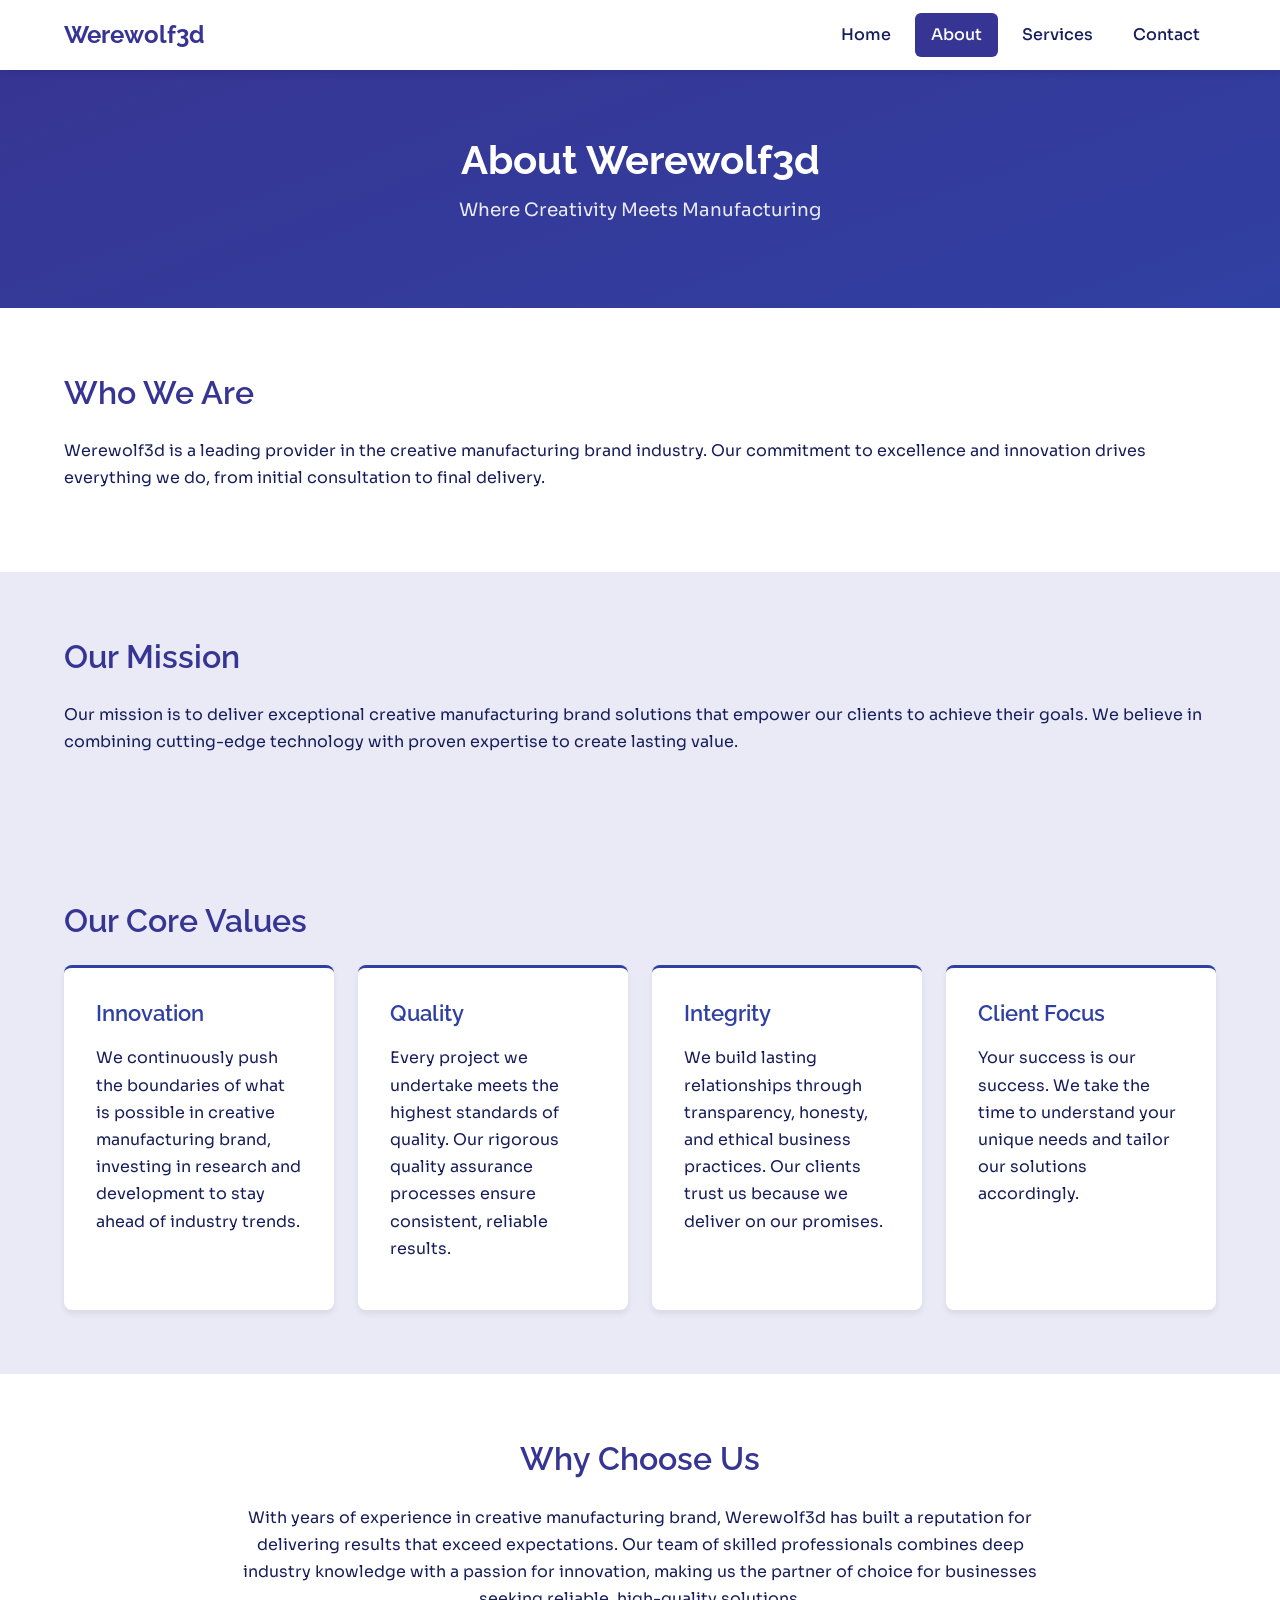
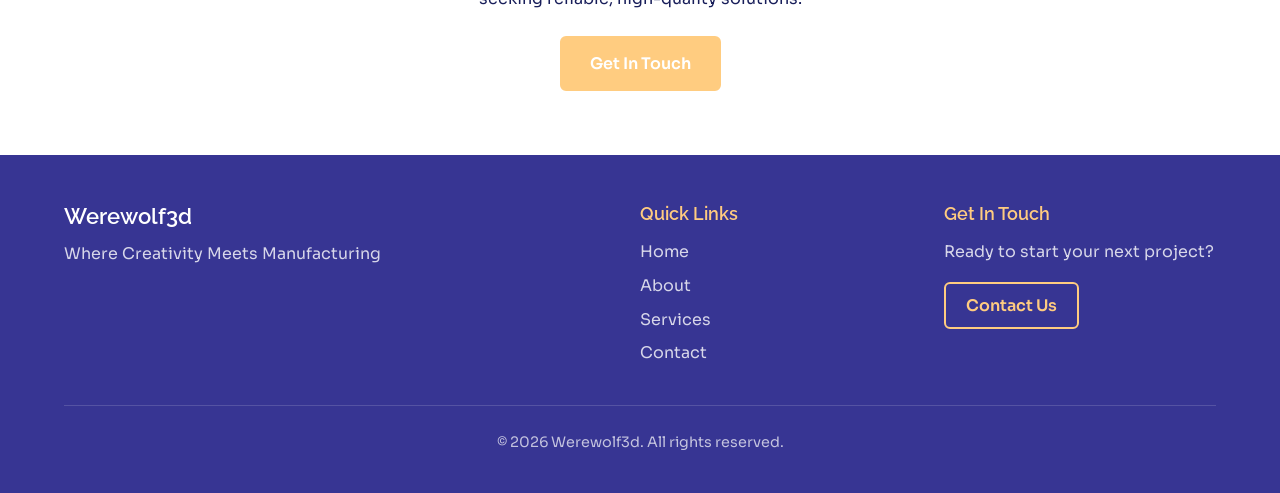
==== about.html @ 2daf481b "Initial commit: migrated from WebsitesMaster repository Co-Authored-By: Claude Sonnet 4.5 <noreply@a" ====
<!DOCTYPE html>
<html lang="en">
<head>
    <meta charset="UTF-8">
    <meta name="viewport" content="width=device-width, initial-scale=1.0">
    <meta name="description" content="Werewolf3d - Where Creativity Meets Manufacturing. Professional services and solutions for creative manufacturing brand. Contact us today for a free consulta...">
    <meta name="keywords" content="creative manufacturing brand, werewolf3d, creative, manufacturing, brand, professional services, quality, innovation">
    <meta property="og:title" content="Werewolf3d | Where Creativity Meets Manufacturing">
    <meta property="og:description" content="Werewolf3d - Where Creativity Meets Manufacturing. Professional services and solutions for creative manufacturing brand. Contact us today for a free consulta...">
    <meta property="og:type" content="website">
    <title>About Werewolf3d</title>
    <link rel="preconnect" href="https://fonts.googleapis.com">
    <link rel="preconnect" href="https://fonts.gstatic.com" crossorigin>
    <link href="https://fonts.googleapis.com/css2?family=Raleway:wght@300;400;500;600;700&family=Sora:wght@300;400;500;600;700&display=swap" rel="stylesheet">
    <link rel="stylesheet" href="css/style.css">
</head>
<body>
    <header class="site-header">
        <nav class="navbar">
            <div class="nav-container">
                <a href="index.html" class="nav-logo">Werewolf3d</a>
                <button class="nav-toggle" aria-label="Toggle navigation" aria-expanded="false">
                    <span class="hamburger"></span>
                </button>
                <ul class="nav-menu">
            <li><a href="index.html">Home</a></li>
            <li><a href="about.html" class="active">About</a></li>
            <li><a href="services.html">Services</a></li>
            <li><a href="contact.html">Contact</a></li>
                </ul>
            </div>
        </nav>
    </header>

    <main>
        <section class="page-hero">
            <div class="container">
                <h1>About Werewolf3d</h1>
                <p class="page-hero-subtitle">Where Creativity Meets Manufacturing</p>
            </div>
        </section>

        <section class="about-intro">
            <div class="container">
                <h2>Who We Are</h2>
                <p>Werewolf3d is a leading provider in the creative manufacturing brand industry. Our commitment to excellence and innovation drives everything we do, from initial consultation to final delivery.</p>
            </div>
        </section>

        <section class="about-mission">
            <div class="container">
                <h2>Our Mission</h2>
                <p>Our mission is to deliver exceptional creative manufacturing brand solutions that empower our clients to achieve their goals. We believe in combining cutting-edge technology with proven expertise to create lasting value.</p>
            </div>
        </section>

        <section class="about-values">
            <div class="container">
                <h2>Our Core Values</h2>
                <div class="values-grid">
                <div class="value-card">
                    <h3>Innovation</h3>
                    <p>We continuously push the boundaries of what is possible in creative manufacturing brand, investing in research and development to stay ahead of industry trends.</p>
                </div>
                <div class="value-card">
                    <h3>Quality</h3>
                    <p>Every project we undertake meets the highest standards of quality. Our rigorous quality assurance processes ensure consistent, reliable results.</p>
                </div>
                <div class="value-card">
                    <h3>Integrity</h3>
                    <p>We build lasting relationships through transparency, honesty, and ethical business practices. Our clients trust us because we deliver on our promises.</p>
                </div>
                <div class="value-card">
                    <h3>Client Focus</h3>
                    <p>Your success is our success. We take the time to understand your unique needs and tailor our solutions accordingly.</p>
                </div>
                </div>
            </div>
        </section>

        <section class="about-why">
            <div class="container">
                <h2>Why Choose Us</h2>
                <p>With years of experience in creative manufacturing brand, Werewolf3d has built a reputation for delivering results that exceed expectations. Our team of skilled professionals combines deep industry knowledge with a passion for innovation, making us the partner of choice for businesses seeking reliable, high-quality solutions.</p>
                <a href="contact.html" class="btn btn-primary">Get In Touch</a>
            </div>
        </section>
    </main>

    <footer class="site-footer">
        <div class="footer-container">
            <div class="footer-content">
                <div class="footer-brand">
                    <h3>Werewolf3d</h3>
                    <p>Where Creativity Meets Manufacturing</p>
                </div>
                <div class="footer-links">
                    <h4>Quick Links</h4>
                    <ul>
                        <li><a href="index.html">Home</a></li>
                        <li><a href="about.html">About</a></li>
                        <li><a href="services.html">Services</a></li>
                        <li><a href="contact.html">Contact</a></li>
                    </ul>
                </div>
                <div class="footer-contact">
                    <h4>Get In Touch</h4>
                    <p>Ready to start your next project?</p>
                    <a href="contact.html" class="footer-cta">Contact Us</a>
                </div>
            </div>
            <div class="footer-bottom">
                <p>&copy; 2026 Werewolf3d. All rights reserved.</p>
            </div>
        </div>
    </footer>
    <script src="js/main.js"></script>
</body>
</html>
---- css/style.css ----
/* ============================================
   Site-specific styles
   Generated for: werewolf3d.com
   ============================================ */

/* CSS Custom Properties */
:root {
    --primary: #373593;
    --secondary: #3040A2;
    --accent: #FFCC80;
    --background: #E9EAF6;
    --text: #181E5A;
    --font-heading: 'Raleway', sans-serif;
    --font-body: 'Sora', sans-serif;
    --radius: 6px;
    --card-radius: 8px;
    --shadow: 0 4px 6px rgba(0, 0, 0, 0.07);
    --shadow-lg: 0 10px 25px rgba(0, 0, 0, 0.1);
    --transition: all 0.3s ease;
    --max-width: 1200px;
}

/* Reset & Base */
*, *::before, *::after {
    margin: 0;
    padding: 0;
    box-sizing: border-box;
}

html {
    scroll-behavior: smooth;
    font-size: 16px;
}

body {
    font-family: var(--font-body);
    color: var(--text);
    background-color: var(--background);
    line-height: 1.7;
    -webkit-font-smoothing: antialiased;
}

h1, h2, h3, h4, h5, h6 {
    font-family: var(--font-heading);
    line-height: 1.3;
    margin-bottom: 0.75em;
    color: var(--primary);
}

h1 { font-size: 2.5rem; font-weight: 700; }
h2 { font-size: 2rem; font-weight: 600; }
h3 { font-size: 1.35rem; font-weight: 600; }
h4 { font-size: 1.1rem; font-weight: 600; }

p {
    margin-bottom: 1em;
    line-height: 1.7;
}

a {
    color: var(--primary);
    text-decoration: none;
    transition: var(--transition);
}

a:hover {
    color: var(--accent);
}

img {
    max-width: 100%;
    height: auto;
}

.container {
    max-width: var(--max-width);
    margin: 0 auto;
    padding: 0 1.5rem;
}

/* ============================================
   Navigation
   ============================================ */
.site-header {
    position: sticky;
    top: 0;
    z-index: 1000;
    background: #fff;
    box-shadow: var(--shadow);
}

.navbar {
    padding: 0;
}

.nav-container {
    max-width: var(--max-width);
    margin: 0 auto;
    padding: 0 1.5rem;
    display: flex;
    justify-content: space-between;
    align-items: center;
    height: 70px;
}

.nav-logo {
    font-family: var(--font-heading);
    font-size: 1.5rem;
    font-weight: 700;
    color: var(--primary);
    text-decoration: none;
}

.nav-logo:hover {
    color: var(--accent);
}

.nav-menu {
    display: flex;
    list-style: none;
    gap: 0.5rem;
}

.nav-menu li a {
    display: block;
    padding: 0.5rem 1rem;
    color: var(--text);
    font-weight: 500;
    border-radius: var(--radius);
    transition: var(--transition);
    text-decoration: none;
}

.nav-menu li a:hover,
.nav-menu li a.active {
    color: #fff;
    background-color: var(--primary);
}

.nav-toggle {
    display: none;
    background: none;
    border: none;
    cursor: pointer;
    padding: 0.5rem;
    z-index: 1001;
}

.hamburger {
    display: block;
    width: 24px;
    height: 2px;
    background-color: var(--text);
    position: relative;
    transition: var(--transition);
}

.hamburger::before,
.hamburger::after {
    content: '';
    position: absolute;
    width: 24px;
    height: 2px;
    background-color: var(--text);
    transition: var(--transition);
}

.hamburger::before {
    top: -7px;
}

.hamburger::after {
    top: 7px;
}

/* ============================================
   Hero Section
   ============================================ */
.hero {
    padding: 6rem 1.5rem;
    text-align: center;
    background: linear-gradient(160deg, #373593 0%, #3040A2 100%);
    color: #fff;
    position: relative;
}

.hero-b2c {
    padding: 7rem 1.5rem;
}

.hero-content {
    max-width: 800px;
    margin: 0 auto;
}

.hero h1 {
    font-size: 2.75rem;
    margin-bottom: 1rem;
    color: #fff;
}

.hero-subtitle {
    font-size: 1.2rem;
    margin-bottom: 2rem;
    opacity: 0.95;
    line-height: 1.6;
}

.hero-actions {
    display: flex;
    gap: 1rem;
    justify-content: center;
    flex-wrap: wrap;
}

/* Page Hero (inner pages) */
.page-hero {
    padding: 4rem 1.5rem;
    text-align: center;
    background: linear-gradient(160deg, #373593 0%, #3040A2 100%);
    color: #fff;
}

.page-hero h1 {
    color: #fff;
    margin-bottom: 0.5rem;
}

.page-hero-subtitle {
    font-size: 1.15rem;
    opacity: 0.9;
}

/* ============================================
   Buttons
   ============================================ */
.btn {
    display: inline-block;
    padding: 0.75rem 1.75rem;
    border-radius: var(--radius);
    font-family: var(--font-body);
    font-weight: 600;
    font-size: 1rem;
    text-decoration: none;
    cursor: pointer;
    transition: var(--transition);
    border: 2px solid transparent;
    text-align: center;
}

.btn-primary {
    background-color: var(--accent);
    color: #fff;
    border-color: var(--accent);
}

.btn-primary:hover {
    background-color: transparent;
    color: var(--accent);
    border-color: var(--accent);
}

.btn-secondary {
    background-color: transparent;
    color: #fff;
    border-color: #fff;
}

.btn-secondary:hover {
    background-color: #fff;
    color: var(--primary);
}

.btn-large {
    padding: 1rem 2.25rem;
    font-size: 1.05rem;
}

/* ============================================
   Sections
   ============================================ */
.intro-section,
.services-overview,
.cta-section,
.about-intro,
.about-mission,
.about-values,
.about-why,
.services-detail-section,
.process-section,
.contact-section {
    padding: 4rem 0;
}

.intro-section {
    background: #fff;
}

.services-overview {
    background: var(--background);
}

.cta-section {
    background: var(--primary);
    color: #fff;
    text-align: center;
}

.cta-section h2 {
    color: #fff;
}

.cta-section p {
    max-width: 600px;
    margin: 0 auto 1.5rem;
    opacity: 0.9;
}

.section-subtitle,
.section-intro {
    font-size: 1.1rem;
    color: var(--text);
    opacity: 0.85;
    max-width: 700px;
    margin: 0 auto 2rem;
    text-align: center;
}

.intro-text {
    font-size: 1.1rem;
    max-width: 800px;
    margin: 0 auto;
    text-align: center;
}

/* ============================================
   Services Grid / Cards
   ============================================ */
.services-grid {
    display: grid;
    grid-template-columns: repeat(auto-fit, minmax(260px, 1fr));
    gap: 1.5rem;
    margin-top: 1rem;
}

.service-card {
    background: #fff;
    padding: 2rem;
    border-radius: var(--card-radius);
    box-shadow: var(--shadow);
    transition: var(--transition);
    border-top: 4px solid var(--accent);
}

.service-card:hover {
    transform: translateY(-4px);
    box-shadow: var(--shadow-lg);
}

.service-card h3 {
    color: var(--primary);
    margin-bottom: 0.75rem;
}

.card-link {
    display: inline-block;
    margin-top: 1rem;
    color: var(--accent);
    font-weight: 600;
}

.card-link:hover {
    color: var(--primary);
}

/* Services Detail (services.html) */
.services-list {
    display: grid;
    gap: 2rem;
    margin-top: 1.5rem;
}

.service-detail {
    background: #fff;
    padding: 2rem;
    border-radius: var(--card-radius);
    box-shadow: var(--shadow);
    border-left: 4px solid var(--accent);
}

.service-detail h3 {
    color: var(--primary);
}

/* Process Steps */
.process-steps {
    display: grid;
    grid-template-columns: repeat(auto-fit, minmax(220px, 1fr));
    gap: 1.5rem;
    margin-top: 1.5rem;
}

.process-step {
    text-align: center;
    padding: 2rem 1.5rem;
    background: #fff;
    border-radius: var(--card-radius);
    box-shadow: var(--shadow);
}

.step-number {
    width: 48px;
    height: 48px;
    border-radius: 50%;
    background: var(--primary);
    color: #fff;
    display: flex;
    align-items: center;
    justify-content: center;
    font-family: var(--font-heading);
    font-weight: 700;
    font-size: 1.25rem;
    margin: 0 auto 1rem;
}

/* ============================================
   Values Grid (about.html)
   ============================================ */
.values-grid {
    display: grid;
    grid-template-columns: repeat(auto-fit, minmax(250px, 1fr));
    gap: 1.5rem;
    margin-top: 1rem;
}

.value-card {
    background: #fff;
    padding: 2rem;
    border-radius: var(--card-radius);
    box-shadow: var(--shadow);
    border-top: 3px solid var(--secondary);
}

.value-card h3 {
    color: var(--secondary);
}

/* About sections */
.about-intro,
.about-why {
    background: #fff;
}

.about-mission {
    background: var(--background);
}

.about-values {
    background: var(--background);
}

.about-why {
    text-align: center;
}

.about-why p {
    max-width: 800px;
    margin: 0 auto 1.5rem;
}

/* ============================================
   Contact Section
   ============================================ */
.contact-grid {
    display: grid;
    grid-template-columns: 1fr 1fr;
    gap: 3rem;
    align-items: start;
}

.contact-info h2 {
    margin-bottom: 1rem;
}

.contact-details {
    margin-top: 2rem;
}

.contact-item {
    margin-bottom: 1.5rem;
}

.contact-item h4 {
    color: var(--secondary);
    margin-bottom: 0.25rem;
}

.contact-form-wrapper {
    background: #fff;
    padding: 2.5rem;
    border-radius: var(--card-radius);
    box-shadow: var(--shadow-lg);
}

.contact-form-wrapper h2 {
    margin-bottom: 1.5rem;
}

.form-group {
    margin-bottom: 1.25rem;
}

.form-group label {
    display: block;
    margin-bottom: 0.4rem;
    font-weight: 600;
    color: var(--text);
    font-size: 0.95rem;
}

.required {
    color: #e74c3c;
}

.form-group input[type="text"],
.form-group input[type="email"],
.form-group input[type="tel"],
.form-group textarea {
    width: 100%;
    padding: 0.75rem 1rem;
    border: 2px solid #e0e0e0;
    border-radius: var(--radius);
    font-family: var(--font-body);
    font-size: 1rem;
    color: var(--text);
    transition: var(--transition);
    background: var(--background);
}

.form-group input:focus,
.form-group textarea:focus {
    outline: none;
    border-color: var(--primary);
    box-shadow: 0 0 0 3px rgba(0, 0, 0, 0.05);
}

.form-group input[type="file"] {
    font-family: var(--font-body);
    font-size: 0.95rem;
    padding: 0.5rem 0;
}

.btn-submit {
    width: 100%;
    border: 2px solid var(--accent);
}

/* ============================================
   Footer
   ============================================ */
.site-footer {
    background: var(--primary);
    color: #fff;
    padding: 3rem 0 0;
}

.footer-container {
    max-width: var(--max-width);
    margin: 0 auto;
    padding: 0 1.5rem;
}

.footer-content {
    display: grid;
    grid-template-columns: 2fr 1fr 1fr;
    gap: 2rem;
    padding-bottom: 2rem;
    border-bottom: 1px solid rgba(255, 255, 255, 0.15);
}

.footer-brand h3 {
    color: #fff;
    margin-bottom: 0.5rem;
}

.footer-brand p {
    opacity: 0.8;
}

.footer-links h4,
.footer-contact h4 {
    color: var(--accent);
    margin-bottom: 0.75rem;
}

.footer-links ul {
    list-style: none;
}

.footer-links ul li {
    margin-bottom: 0.4rem;
}

.footer-links ul li a {
    color: rgba(255, 255, 255, 0.8);
    text-decoration: none;
    transition: var(--transition);
}

.footer-links ul li a:hover {
    color: var(--accent);
}

.footer-contact p {
    opacity: 0.8;
    margin-bottom: 1rem;
}

.footer-cta {
    display: inline-block;
    padding: 0.5rem 1.25rem;
    border: 2px solid var(--accent);
    color: var(--accent);
    border-radius: var(--radius);
    font-weight: 600;
    transition: var(--transition);
    text-decoration: none;
}

.footer-cta:hover {
    background: var(--accent);
    color: #fff;
}

.footer-bottom {
    text-align: center;
    padding: 1.5rem 0;
    font-size: 0.9rem;
    opacity: 0.7;
}

/* ============================================
   Responsive Design
   ============================================ */
@media (max-width: 768px) {
    h1 { font-size: 2rem; }
    h2 { font-size: 1.5rem; }

    .nav-toggle {
        display: block;
    }

    .nav-menu {
        position: fixed;
        top: 0;
        right: -100%;
        width: 280px;
        height: 100vh;
        background: #fff;
        flex-direction: column;
        padding: 5rem 2rem 2rem;
        box-shadow: -5px 0 15px rgba(0, 0, 0, 0.1);
        transition: right 0.3s ease;
        z-index: 1000;
    }

    .nav-menu.active {
        right: 0;
    }

    .nav-menu li a {
        padding: 0.75rem 1rem;
        font-size: 1.1rem;
    }

    .hero {
        padding: 4rem 1.5rem;
    }

    .hero h1 {
        font-size: 2rem;
    }

    .hero-subtitle {
        font-size: 1rem;
    }

    .hero-actions {
        flex-direction: column;
        align-items: center;
    }

    .contact-grid {
        grid-template-columns: 1fr;
    }

    .footer-content {
        grid-template-columns: 1fr;
        text-align: center;
    }

    .page-hero {
        padding: 3rem 1.5rem;
    }

    .services-grid {
        grid-template-columns: 1fr;
    }

    .process-steps {
        grid-template-columns: 1fr;
    }

    .values-grid {
        grid-template-columns: 1fr;
    }

    /* Hamburger animation when active */
    .nav-toggle.active .hamburger {
        background-color: transparent;
    }

    .nav-toggle.active .hamburger::before {
        transform: rotate(45deg);
        top: 0;
    }

    .nav-toggle.active .hamburger::after {
        transform: rotate(-45deg);
        top: 0;
    }
}

@media (max-width: 480px) {
    h1 { font-size: 1.75rem; }
    h2 { font-size: 1.35rem; }

    .hero {
        padding: 3rem 1rem;
    }

    .btn {
        padding: 0.65rem 1.25rem;
        font-size: 0.95rem;
    }

    .contact-form-wrapper {
        padding: 1.5rem;
    }
}
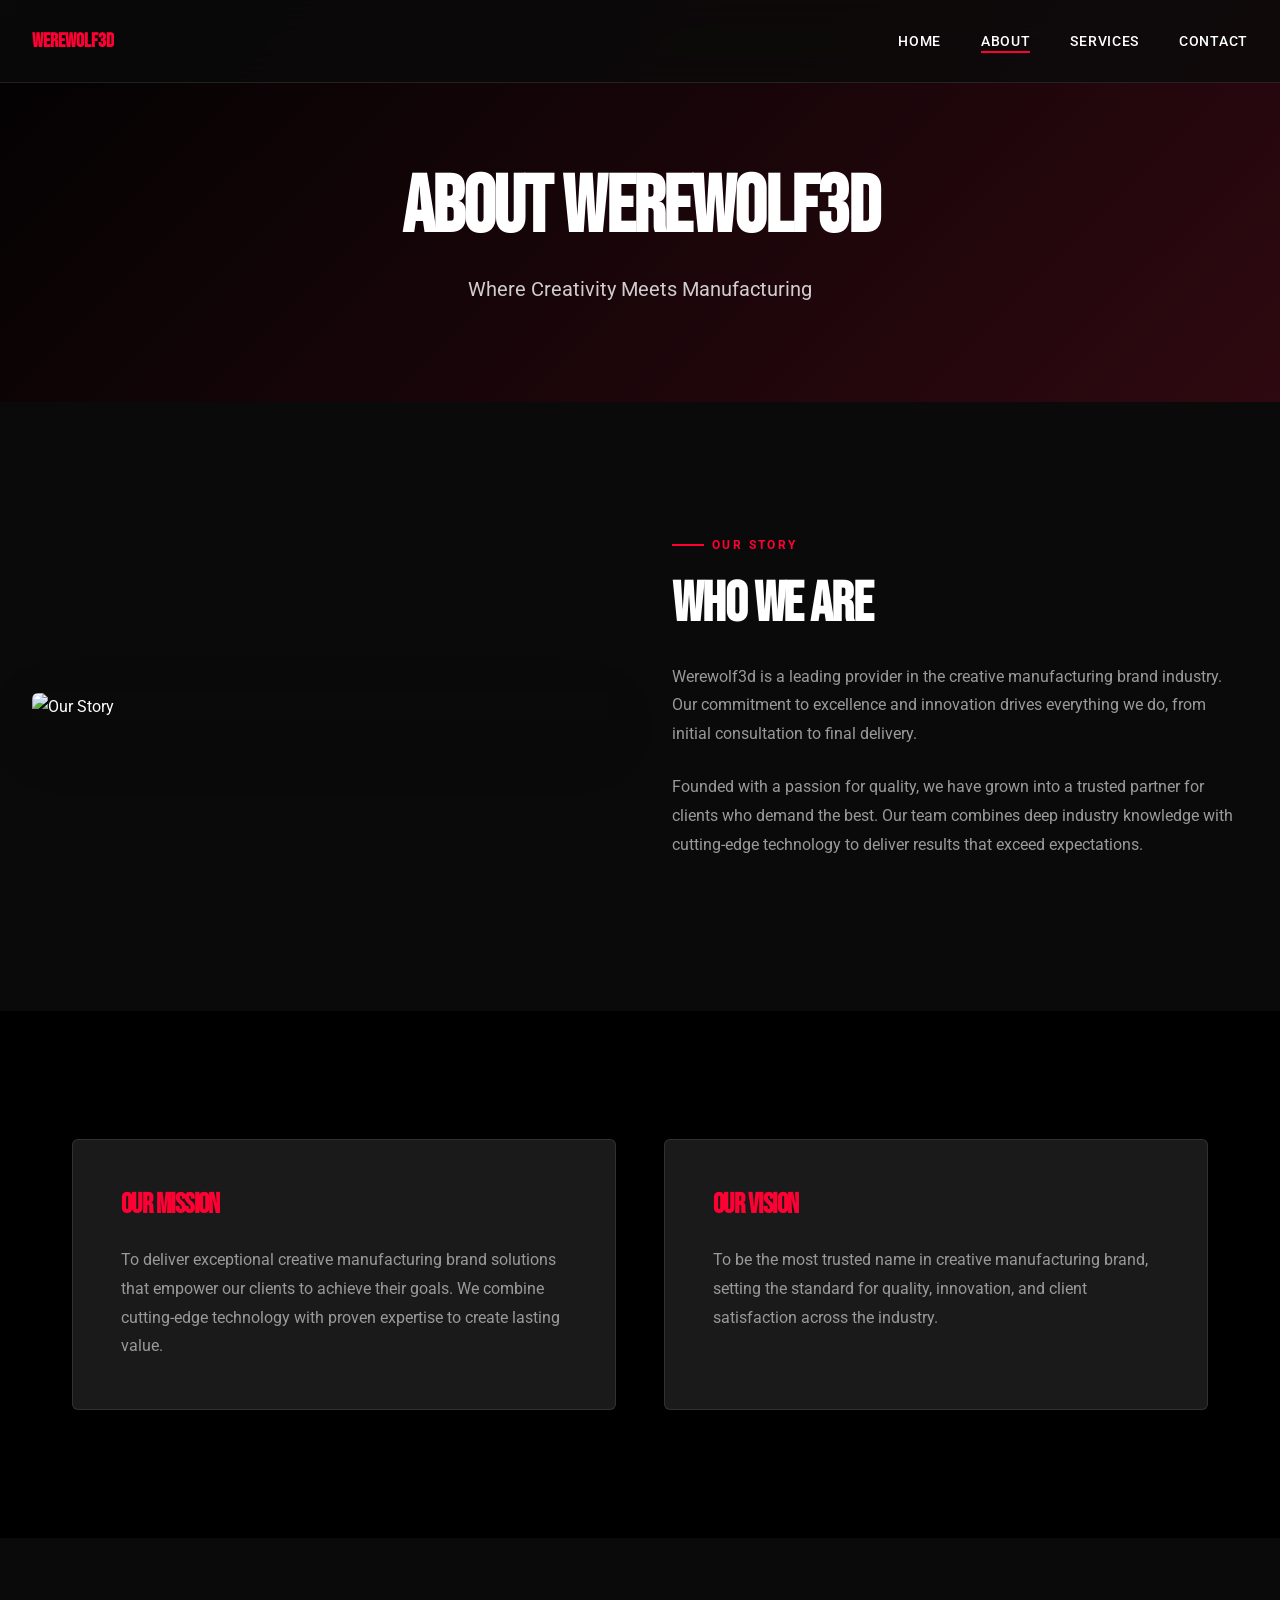
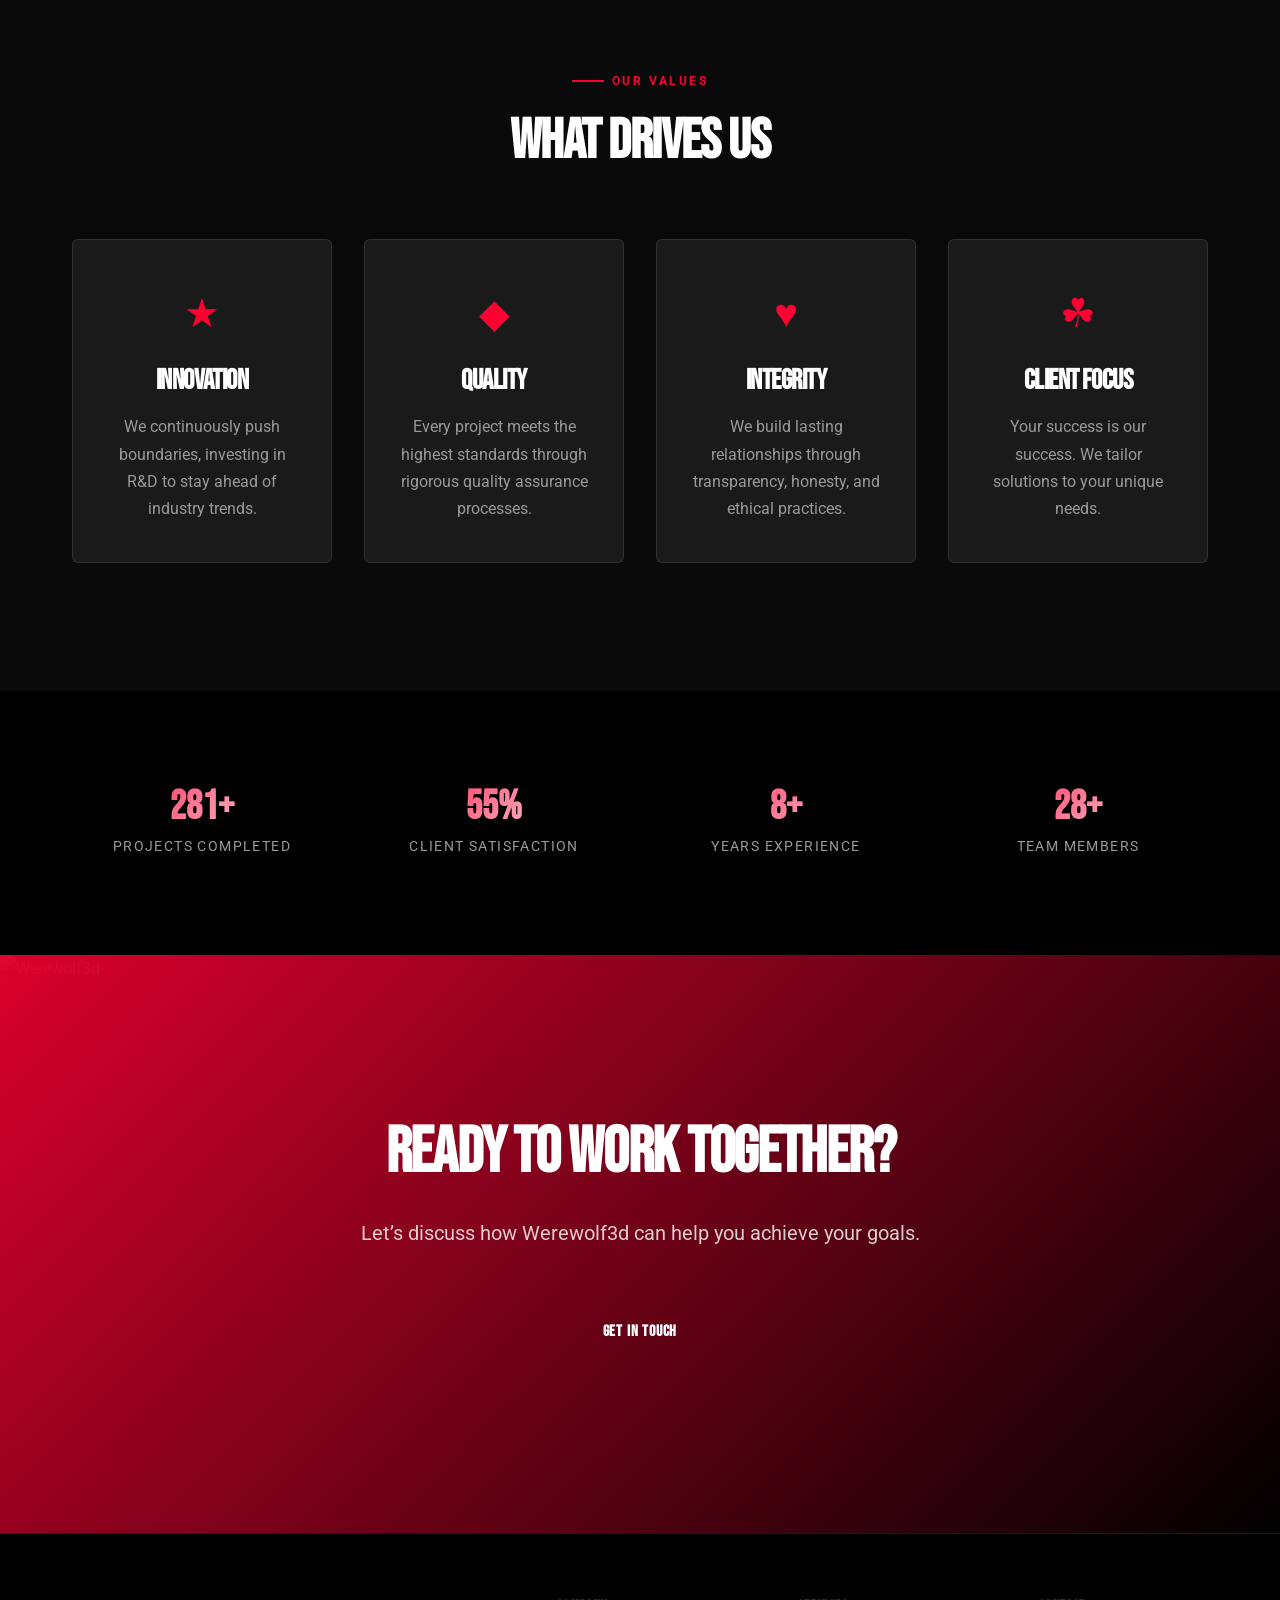
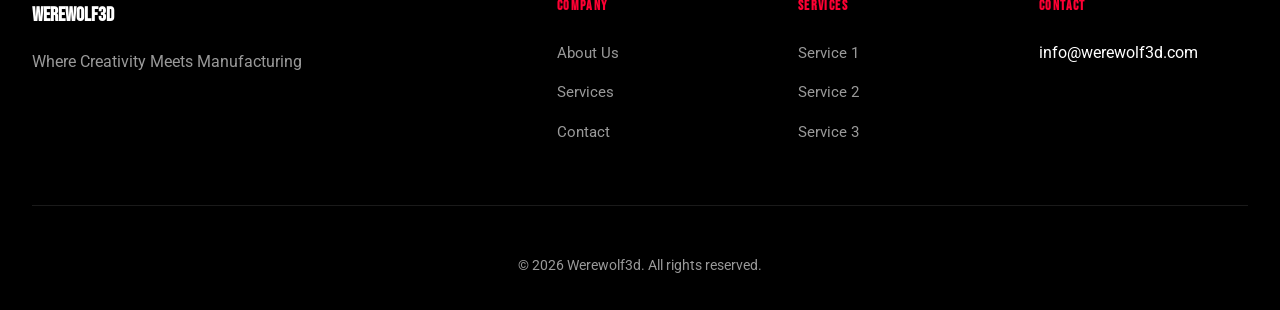
==== commit c7e5a83d: "Update 2026-02-13 16:20:06" ====
--- a/about.html
+++ b/about.html
@@ -3,30 +3,36 @@
 <head>
     <meta charset="UTF-8">
     <meta name="viewport" content="width=device-width, initial-scale=1.0">
-    <meta name="description" content="Werewolf3d - Where Creativity Meets Manufacturing. Professional services and solutions for creative manufacturing brand. Contact us today for a free consulta...">
+    <meta name="description" content="Learn about Werewolf3d - Where Creativity Meets Manufacturing">
     <meta name="keywords" content="creative manufacturing brand, werewolf3d, creative, manufacturing, brand, professional services, quality, innovation">
     <meta property="og:title" content="Werewolf3d | Where Creativity Meets Manufacturing">
-    <meta property="og:description" content="Werewolf3d - Where Creativity Meets Manufacturing. Professional services and solutions for creative manufacturing brand. Contact us today for a free consulta...">
+    <meta property="og:description" content="Learn about Werewolf3d - Where Creativity Meets Manufacturing">
     <meta property="og:type" content="website">
+    <meta property="og:image" content="https://images.unsplash.com/photo-1717820914668-2b93d2e764f3?w=600&q=80">
     <title>About Werewolf3d</title>
     <link rel="preconnect" href="https://fonts.googleapis.com">
     <link rel="preconnect" href="https://fonts.gstatic.com" crossorigin>
-    <link href="https://fonts.googleapis.com/css2?family=Raleway:wght@300;400;500;600;700&family=Sora:wght@300;400;500;600;700&display=swap" rel="stylesheet">
+    <link href="https://fonts.googleapis.com/css2?family=Bebas+Neue&family=Roboto:wght@300;400;500;700;900&display=swap" rel="stylesheet">
     <link rel="stylesheet" href="css/style.css">
 </head>
 <body>
+
     <header class="site-header">
         <nav class="navbar">
             <div class="nav-container">
-                <a href="index.html" class="nav-logo">Werewolf3d</a>
+                <a href="index.html" class="nav-logo">
+                    <span class="logo-text">Werewolf3d</span>
+                </a>
                 <button class="nav-toggle" aria-label="Toggle navigation" aria-expanded="false">
+                    <span class="hamburger"></span>
+                    <span class="hamburger"></span>
                     <span class="hamburger"></span>
                 </button>
                 <ul class="nav-menu">
-            <li><a href="index.html">Home</a></li>
-            <li><a href="about.html" class="active">About</a></li>
-            <li><a href="services.html">Services</a></li>
-            <li><a href="contact.html">Contact</a></li>
+                    <li><a href="index.html" class="nav-link">Home</a></li>
+                    <li><a href="about.html" class="nav-link active">About</a></li>
+                    <li><a href="services.html" class="nav-link">Services</a></li>
+                    <li><a href="contact.html" class="nav-link">Contact</a></li>
                 </ul>
             </div>
         </nav>
@@ -34,79 +40,143 @@
 
     <main>
         <section class="page-hero">
-            <div class="container">
+            <div class="page-hero-bg">
+                <img src="https://images.unsplash.com/photo-1717820914668-2b93d2e764f3?w=600&q=80" alt="About Werewolf3d" loading="lazy">
+                <div class="page-hero-overlay"></div>
+            </div>
+            <div class="page-hero-content">
                 <h1>About Werewolf3d</h1>
                 <p class="page-hero-subtitle">Where Creativity Meets Manufacturing</p>
             </div>
         </section>
 
-        <section class="about-intro">
-            <div class="container">
-                <h2>Who We Are</h2>
-                <p>Werewolf3d is a leading provider in the creative manufacturing brand industry. Our commitment to excellence and innovation drives everything we do, from initial consultation to final delivery.</p>
-            </div>
-        </section>
-
-        <section class="about-mission">
-            <div class="container">
-                <h2>Our Mission</h2>
-                <p>Our mission is to deliver exceptional creative manufacturing brand solutions that empower our clients to achieve their goals. We believe in combining cutting-edge technology with proven expertise to create lasting value.</p>
-            </div>
-        </section>
-
-        <section class="about-values">
-            <div class="container">
-                <h2>Our Core Values</h2>
-                <div class="values-grid">
-                <div class="value-card">
-                    <h3>Innovation</h3>
-                    <p>We continuously push the boundaries of what is possible in creative manufacturing brand, investing in research and development to stay ahead of industry trends.</p>
-                </div>
-                <div class="value-card">
-                    <h3>Quality</h3>
-                    <p>Every project we undertake meets the highest standards of quality. Our rigorous quality assurance processes ensure consistent, reliable results.</p>
-                </div>
-                <div class="value-card">
-                    <h3>Integrity</h3>
-                    <p>We build lasting relationships through transparency, honesty, and ethical business practices. Our clients trust us because we deliver on our promises.</p>
-                </div>
-                <div class="value-card">
-                    <h3>Client Focus</h3>
-                    <p>Your success is our success. We take the time to understand your unique needs and tailor our solutions accordingly.</p>
-                </div>
+        <section class="story-section">
+            <div class="container-wide">
+                <div class="story-grid">
+                    <div class="story-image animate-in">
+                        <img src="https://images.unsplash.com/photo-1522845015757-50bce044e5da?w=600&q=80" alt="Our Story" loading="lazy">
+                    </div>
+                    <div class="story-content animate-in">
+                        <span class="section-label">OUR STORY</span>
+                        <h2>Who We Are</h2>
+                        <p>Werewolf3d is a leading provider in the creative manufacturing brand industry. Our commitment to excellence and innovation drives everything we do, from initial consultation to final delivery.</p>
+                        <p>Founded with a passion for quality, we have grown into a trusted partner for clients who demand the best. Our team combines deep industry knowledge with cutting-edge technology to deliver results that exceed expectations.</p>
+                    </div>
                 </div>
             </div>
         </section>
 
-        <section class="about-why">
+        <section class="mission-section">
             <div class="container">
-                <h2>Why Choose Us</h2>
-                <p>With years of experience in creative manufacturing brand, Werewolf3d has built a reputation for delivering results that exceed expectations. Our team of skilled professionals combines deep industry knowledge with a passion for innovation, making us the partner of choice for businesses seeking reliable, high-quality solutions.</p>
-                <a href="contact.html" class="btn btn-primary">Get In Touch</a>
+                <div class="mission-grid">
+                    <div class="mission-card animate-in">
+                        <h3>Our Mission</h3>
+                        <p>To deliver exceptional creative manufacturing brand solutions that empower our clients to achieve their goals. We combine cutting-edge technology with proven expertise to create lasting value.</p>
+                    </div>
+                    <div class="mission-card animate-in">
+                        <h3>Our Vision</h3>
+                        <p>To be the most trusted name in creative manufacturing brand, setting the standard for quality, innovation, and client satisfaction across the industry.</p>
+                    </div>
+                </div>
+            </div>
+        </section>
+
+        <section class="values-section">
+            <div class="container">
+                <div class="section-header center">
+                    <span class="section-label">OUR VALUES</span>
+                    <h2>What Drives Us</h2>
+                </div>
+                <div class="values-grid">
+                    <div class="value-card animate-in">
+                        <div class="value-icon">&#9733;</div>
+                        <h3>Innovation</h3>
+                        <p>We continuously push boundaries, investing in R&amp;D to stay ahead of industry trends.</p>
+                    </div>
+                    <div class="value-card animate-in">
+                        <div class="value-icon">&#9670;</div>
+                        <h3>Quality</h3>
+                        <p>Every project meets the highest standards through rigorous quality assurance processes.</p>
+                    </div>
+                    <div class="value-card animate-in">
+                        <div class="value-icon">&#9829;</div>
+                        <h3>Integrity</h3>
+                        <p>We build lasting relationships through transparency, honesty, and ethical practices.</p>
+                    </div>
+                    <div class="value-card animate-in">
+                        <div class="value-icon">&#9752;</div>
+                        <h3>Client Focus</h3>
+                        <p>Your success is our success. We tailor solutions to your unique needs.</p>
+                    </div>
+                </div>
+            </div>
+        </section>
+
+        <section class="stats-section">
+            <div class="container">
+                <div class="stats-bar">
+                    <div class="stat-item animate-in">
+                        <div class="stat-number" data-count="500">500+</div>
+                        <div class="stat-label">Projects Completed</div>
+                    </div>
+                    <div class="stat-item animate-in">
+                        <div class="stat-number" data-count="98">98%</div>
+                        <div class="stat-label">Client Satisfaction</div>
+                    </div>
+                    <div class="stat-item animate-in">
+                        <div class="stat-number" data-count="15">15+</div>
+                        <div class="stat-label">Years Experience</div>
+                    </div>
+                    <div class="stat-item animate-in">
+                        <div class="stat-number" data-count="50">50+</div>
+                        <div class="stat-label">Team Members</div>
+                    </div>
+                </div>
+            </div>
+        </section>
+
+        <section class="cta-section">
+            <div class="cta-content">
+                <h2>Ready to Work Together?</h2>
+                <p>Let&rsquo;s discuss how Werewolf3d can help you achieve your goals.</p>
+                <a href="contact.html" class="btn btn-large">Get In Touch</a>
+            </div>
+            <div class="cta-background">
+                <img src="https://images.unsplash.com/photo-1540474211005-7c8a448f69e6?w=600&q=80" alt="Werewolf3d" loading="lazy">
             </div>
         </section>
     </main>
 
     <footer class="site-footer">
         <div class="footer-container">
-            <div class="footer-content">
+            <div class="footer-main">
                 <div class="footer-brand">
-                    <h3>Werewolf3d</h3>
+                    <div class="footer-logo">Werewolf3d</div>
                     <p>Where Creativity Meets Manufacturing</p>
                 </div>
                 <div class="footer-links">
-                    <h4>Quick Links</h4>
-                    <ul>
-                        <li><a href="index.html">Home</a></li>
-                        <li><a href="about.html">About</a></li>
-                        <li><a href="services.html">Services</a></li>
-                        <li><a href="contact.html">Contact</a></li>
-                    </ul>
-                </div>
-                <div class="footer-contact">
-                    <h4>Get In Touch</h4>
-                    <p>Ready to start your next project?</p>
-                    <a href="contact.html" class="footer-cta">Contact Us</a>
+                    <div class="footer-column">
+                        <h4>Company</h4>
+                        <ul>
+                            <li><a href="about.html">About Us</a></li>
+                            <li><a href="services.html">Services</a></li>
+                            <li><a href="contact.html">Contact</a></li>
+                        </ul>
+                    </div>
+                    <div class="footer-column">
+                        <h4>Services</h4>
+                        <ul>
+                            <li><a href="services.html">Service 1</a></li>
+                            <li><a href="services.html">Service 2</a></li>
+                            <li><a href="services.html">Service 3</a></li>
+                        </ul>
+                    </div>
+                    <div class="footer-column">
+                        <h4>Contact</h4>
+                        <ul>
+                            <li>info@werewolf3d.com</li>
+                        </ul>
+                    </div>
                 </div>
             </div>
             <div class="footer-bottom">
@@ -114,6 +184,7 @@
             </div>
         </div>
     </footer>
+
     <script src="js/main.js"></script>
 </body>
 </html>
--- a/css/style.css
+++ b/css/style.css
@@ -1,750 +1,597 @@
 /* ============================================
-   Site-specific styles
-   Generated for: werewolf3d.com
+   werewolf3d.com - Bold/Urban Design
+   Premium Generated Stylesheet
    ============================================ */
 
-/* CSS Custom Properties */
 :root {
-    --primary: #373593;
-    --secondary: #3040A2;
-    --accent: #FFCC80;
-    --background: #E9EAF6;
-    --text: #181E5A;
-    --font-heading: 'Raleway', sans-serif;
-    --font-body: 'Sora', sans-serif;
+    --primary: #ff0033;
+    --primary-dark: #cc0029;
+    --secondary: #ffd600;
+    --accent: #ff0033;
+    --bg-dark: #0a0a0a;
+    --bg-darker: #000000;
+    --bg-card: #1a1a1a;
+    --text: #ffffff;
+    --text-dim: #999999;
+    --border: rgba(255,255,255,0.1);
+    --font-heading: 'Bebas Neue', sans-serif;
+    --font-body: 'Roboto', sans-serif;
     --radius: 6px;
-    --card-radius: 8px;
-    --shadow: 0 4px 6px rgba(0, 0, 0, 0.07);
-    --shadow-lg: 0 10px 25px rgba(0, 0, 0, 0.1);
-    --transition: all 0.3s ease;
-    --max-width: 1200px;
-}
-
-/* Reset & Base */
-*, *::before, *::after {
-    margin: 0;
-    padding: 0;
-    box-sizing: border-box;
-}
-
-html {
-    scroll-behavior: smooth;
-    font-size: 16px;
-}
+    --transition: all 0.4s cubic-bezier(0.4,0,0.2,1);
+    --transition-fast: all 0.2s ease;
+}
+
+
+
+*,*::before,*::after { margin:0;padding:0;box-sizing:border-box; }
+html { scroll-behavior:smooth;font-size:16px; }
 
 body {
     font-family: var(--font-body);
     color: var(--text);
-    background-color: var(--background);
+    background-color: var(--bg-dark);
     line-height: 1.7;
     -webkit-font-smoothing: antialiased;
-}
-
-h1, h2, h3, h4, h5, h6 {
+    overflow-x: hidden;
+    position: relative;
+}
+
+h1,h2,h3,h4,h5,h6 {
     font-family: var(--font-heading);
-    line-height: 1.3;
-    margin-bottom: 0.75em;
-    color: var(--primary);
-}
-
-h1 { font-size: 2.5rem; font-weight: 700; }
-h2 { font-size: 2rem; font-weight: 600; }
-h3 { font-size: 1.35rem; font-weight: 600; }
-h4 { font-size: 1.1rem; font-weight: 600; }
-
-p {
-    margin-bottom: 1em;
-    line-height: 1.7;
-}
-
-a {
-    color: var(--primary);
-    text-decoration: none;
-    transition: var(--transition);
-}
-
-a:hover {
-    color: var(--accent);
-}
-
-img {
-    max-width: 100%;
-    height: auto;
-}
-
-.container {
-    max-width: var(--max-width);
-    margin: 0 auto;
-    padding: 0 1.5rem;
-}
-
-/* ============================================
-   Navigation
-   ============================================ */
+    line-height: 1.2;
+    font-weight: 700;
+    color: var(--text);
+    letter-spacing: -0.02em;
+}
+h1 { font-size: clamp(2.5rem,8vw,5rem); }
+h2 { font-size: clamp(2rem,5vw,3.5rem); }
+h3 { font-size: clamp(1.25rem,3vw,1.75rem); }
+a { text-decoration:none;color:inherit; }
+img { max-width:100%;display:block; }
+
+/* Layout */
+.container { max-width:1200px;margin:0 auto;padding:0 2rem; }
+.container-wide { max-width:1400px;margin:0 auto;padding:0 2rem; }
+section { padding:8rem 0; }
+.section-header { margin-bottom:4rem; }
+.section-header.center { text-align:center; }
+
+.section-label {
+    display:inline-block;
+    font-size:0.75rem;font-weight:700;
+    text-transform:uppercase;letter-spacing:0.2em;
+    color:var(--primary);margin-bottom:1rem;
+    position:relative;padding-left:2.5rem;
+}
+.section-label::before {
+    content:'';position:absolute;left:0;top:50%;
+    transform:translateY(-50%);width:2rem;height:2px;
+    background:linear-gradient(90deg,var(--primary),var(--accent));
+}
+
+/* Header */
 .site-header {
-    position: sticky;
-    top: 0;
-    z-index: 1000;
-    background: #fff;
-    box-shadow: var(--shadow);
-}
-
-.navbar {
-    padding: 0;
-}
-
+    position:fixed;top:0;left:0;right:0;z-index:1000;
+    background:rgba(10,10,10,0.8);
+    backdrop-filter:blur(20px);
+    border-bottom:1px solid var(--border);
+    transition: box-shadow 0.3s ease;
+}
+.site-header.scrolled { box-shadow:0 4px 30px rgba(0,0,0,0.15); }
+.navbar { padding:1.5rem 0; }
 .nav-container {
-    max-width: var(--max-width);
-    margin: 0 auto;
-    padding: 0 1.5rem;
-    display: flex;
-    justify-content: space-between;
-    align-items: center;
-    height: 70px;
-}
-
+    max-width:1400px;margin:0 auto;padding:0 2rem;
+    display:flex;justify-content:space-between;align-items:center;
+}
 .nav-logo {
-    font-family: var(--font-heading);
-    font-size: 1.5rem;
-    font-weight: 700;
-    color: var(--primary);
-    text-decoration: none;
-}
-
-.nav-logo:hover {
-    color: var(--accent);
-}
-
-.nav-menu {
-    display: flex;
-    list-style: none;
-    gap: 0.5rem;
-}
-
-.nav-menu li a {
-    display: block;
-    padding: 0.5rem 1rem;
-    color: var(--text);
-    font-weight: 500;
-    border-radius: var(--radius);
-    transition: var(--transition);
-    text-decoration: none;
-}
-
-.nav-menu li a:hover,
-.nav-menu li a.active {
-    color: #fff;
-    background-color: var(--primary);
-}
+    font-family:var(--font-heading);font-size:1.25rem;font-weight:700;
+    display:flex;align-items:center;gap:0.35rem;
+    transition:var(--transition-fast);
+}
+.nav-logo:hover { transform:translateY(-2px); }
+.logo-bracket { color:var(--primary);font-size:1.5rem; }
+.logo-text {
+    background:linear-gradient(135deg,var(--primary),var(--accent));
+    -webkit-background-clip:text;-webkit-text-fill-color:transparent;
+    background-clip:text;
+}
+.logo-emoji { font-size:1.5rem;line-height:1; }
+.nav-menu { display:flex;gap:2.5rem;list-style:none; }
+.nav-link {
+    position:relative;font-weight:500;text-transform:uppercase;
+    font-size:0.875rem;letter-spacing:0.05em;
+    transition:var(--transition-fast);
+}
+.nav-link::after {
+    content:'';position:absolute;bottom:-4px;left:0;width:0;height:2px;
+    background:linear-gradient(90deg,var(--primary),var(--accent));
+    transition:var(--transition);
+}
+.nav-link:hover::after,.nav-link.active::after { width:100%; }
+.nav-link:hover { color:var(--primary); }
 
 .nav-toggle {
-    display: none;
-    background: none;
-    border: none;
-    cursor: pointer;
-    padding: 0.5rem;
-    z-index: 1001;
-}
-
+    display:none;flex-direction:column;gap:5px;
+    background:none;border:none;cursor:pointer;padding:0.5rem;
+}
 .hamburger {
-    display: block;
-    width: 24px;
-    height: 2px;
-    background-color: var(--text);
-    position: relative;
-    transition: var(--transition);
-}
-
-.hamburger::before,
-.hamburger::after {
-    content: '';
-    position: absolute;
-    width: 24px;
-    height: 2px;
-    background-color: var(--text);
-    transition: var(--transition);
-}
-
-.hamburger::before {
-    top: -7px;
-}
-
-.hamburger::after {
-    top: 7px;
-}
-
-/* ============================================
-   Hero Section
-   ============================================ */
+    width:25px;height:2px;background:var(--primary);
+    transition:var(--transition);display:block;
+    position:relative;
+}
+.hamburger::before,.hamburger::after {
+    content:'';position:absolute;width:25px;height:2px;
+    background:var(--primary);transition:var(--transition);
+}
+.hamburger::before { top:-7px; }
+.hamburger::after { top:7px; }
+.nav-toggle.active .hamburger { background:transparent; }
+.nav-toggle.active .hamburger::before { transform:rotate(45deg);top:0; }
+.nav-toggle.active .hamburger::after { transform:rotate(-45deg);top:0; }
+
+/* Hero */
 .hero {
-    padding: 6rem 1.5rem;
-    text-align: center;
-    background: linear-gradient(160deg, #373593 0%, #3040A2 100%);
-    color: #fff;
-    position: relative;
-}
-
-.hero-b2c {
-    padding: 7rem 1.5rem;
-}
-
+    position:relative;min-height:100vh;
+    display:flex;align-items:center;justify-content:center;
+    overflow:hidden;padding-top:80px;
+}
+.hero-background {
+    position:absolute;top:0;left:0;width:100%;height:100%;z-index:0;
+}
+.hero-background img {
+    width:100%;height:100%;object-fit:cover;filter:brightness(0.3);
+}
+.hero-overlay {
+    position:absolute;top:0;left:0;width:100%;height:100%;
+    background:linear-gradient(135deg, rgba(0,0,0,0.85), rgba(255,0,51,0.15));
+}
 .hero-content {
-    max-width: 800px;
-    margin: 0 auto;
-}
-
-.hero h1 {
-    font-size: 2.75rem;
-    margin-bottom: 1rem;
-    color: #fff;
-}
-
+    position:relative;z-index:2;max-width:1400px;
+    margin:0 auto;padding:0 2rem;text-align:center;
+}
+.hero-badge {
+    display:inline-block;padding:0.5rem 1.5rem;
+    border:1px solid var(--primary);border-radius:50px;
+    font-size:0.75rem;font-weight:600;letter-spacing:0.15em;
+    text-transform:uppercase;color:var(--primary);
+    margin-bottom:2rem;animation:fadeInDown 0.8s ease-out;
+}
+.hero-title { margin-bottom:1.5rem;color:#fff;animation:fadeInUp 0.8s ease-out 0.2s both; }
+.title-line { display:block;line-height:1; }
+.title-line.highlight {
+    background:linear-gradient(135deg,var(--primary),var(--accent));
+    -webkit-background-clip:text;-webkit-text-fill-color:transparent;
+    background-clip:text;
+}
 .hero-subtitle {
-    font-size: 1.2rem;
-    margin-bottom: 2rem;
-    opacity: 0.95;
-    line-height: 1.6;
-}
-
+    font-size:clamp(1.125rem,2vw,1.5rem);
+    max-width:700px;margin:0 auto 3rem;color:rgba(255,255,255,0.8);
+    animation:fadeInUp 0.8s ease-out 0.4s both;
+}
 .hero-actions {
-    display: flex;
-    gap: 1rem;
-    justify-content: center;
-    flex-wrap: wrap;
-}
-
-/* Page Hero (inner pages) */
+    display:flex;gap:1.5rem;justify-content:center;flex-wrap:wrap;
+    animation:fadeInUp 0.8s ease-out 0.6s both;
+}
+.hero-stats {
+    display:flex;gap:4rem;justify-content:center;margin-top:4rem;
+    animation:fadeInUp 0.8s ease-out 0.8s both;
+}
+.stat-item { text-align:center; }
+.stat-number {
+    font-family:var(--font-heading);font-size:2.5rem;font-weight:900;
+    background:linear-gradient(135deg,var(--primary),#fff);
+    -webkit-background-clip:text;-webkit-text-fill-color:transparent;
+    background-clip:text;line-height:1;margin-bottom:0.5rem;
+}
+.stat-label {
+    font-size:0.875rem;text-transform:uppercase;
+    letter-spacing:0.1em;color:rgba(255,255,255,0.6);
+}
+.scroll-indicator {
+    position:absolute;bottom:3rem;left:50%;transform:translateX(-50%);
+    display:flex;flex-direction:column;align-items:center;gap:0.5rem;
+    font-size:0.75rem;letter-spacing:0.15em;color:rgba(255,255,255,0.5);
+    animation:fadeInUp 0.8s ease-out 1s both;
+}
+.scroll-line {
+    width:1px;height:40px;
+    background:linear-gradient(180deg,transparent,var(--primary));
+    animation:scrollLine 2s ease-in-out infinite;
+}
+
+/* Buttons */
+.btn {
+    display:inline-block;padding:1rem 2.5rem;
+    font-family:var(--font-heading);font-weight:600;font-size:0.875rem;
+    text-transform:uppercase;letter-spacing:0.05em;
+    border-radius:var(--radius);transition:var(--transition);
+    cursor:pointer;position:relative;overflow:hidden;border:none;
+}
+.btn::before {
+    content:'';position:absolute;top:0;left:-100%;width:100%;height:100%;
+    background:linear-gradient(90deg,transparent,rgba(255,255,255,0.2),transparent);
+    transition:left 0.5s;
+}
+.btn:hover::before { left:100%; }
+.btn-primary {
+    background:linear-gradient(135deg,var(--primary),var(--accent));
+    color:#fff;
+}
+.btn-primary:hover {
+    transform:translateY(-2px);
+    box-shadow:0 10px 30px rgba(255,0,51,0.3);
+}
+.btn-secondary {
+    background:transparent;border:2px solid var(--primary);color:var(--primary);
+}
+.btn-secondary:hover {
+    background:var(--primary);color:#0a0a0a;transform:translateY(-2px);
+}
+.btn-outline {
+    background:transparent;border:2px solid var(--text);color:var(--text);
+    padding:0.875rem 2rem;
+}
+.btn-outline:hover { background:var(--text);color:var(--bg-dark); }
+.btn-large { padding:1.25rem 3rem;font-size:1rem; }
+.btn-submit { width:100%;text-align:center; }
+
+/* Process Section */
+.process-section { background:#000000; }
+.process-grid {
+    display:grid;grid-template-columns:repeat(auto-fit,minmax(300px,1fr));gap:3rem;
+}
+.process-card {
+    position:relative;background:#1a1a1a;
+    border:1px solid var(--border);border-radius:var(--radius);
+    padding:2rem;transition:var(--transition);
+}
+.process-card:hover {
+    transform:translateY(-10px);border-color:var(--primary);
+    box-shadow:0 20px 40px rgba(255,0,51,0.1);
+}
+.card-number {
+    font-family:var(--font-heading);font-size:4rem;font-weight:900;
+    line-height:1;
+    background:linear-gradient(135deg,var(--primary),var(--accent));
+    -webkit-background-clip:text;-webkit-text-fill-color:transparent;
+    background-clip:text;opacity:0.15;position:absolute;top:1rem;right:1.5rem;
+}
+.card-image {
+    width:100%;height:200px;border-radius:calc(var(--radius) - 4px);
+    overflow:hidden;margin-bottom:1.5rem;
+}
+.card-image img {
+    width:100%;height:100%;object-fit:cover;transition:var(--transition);
+}
+.process-card:hover .card-image img { transform:scale(1.1); }
+.process-card h3 { margin-bottom:1rem; }
+.process-card p { color:var(--text-dim);line-height:1.7; }
+
+/* Materials Section */
+.materials-section {
+    background:linear-gradient(135deg,#0a0a0a,#000000);
+}
+.materials-content {
+    display:grid;grid-template-columns:1fr 1fr;gap:4rem;align-items:center;
+}
+.materials-info h2 { margin-bottom:1.5rem; }
+.materials-info p { color:var(--text-dim);margin-bottom:2rem;line-height:1.8; }
+.materials-list { list-style:none;margin-bottom:2.5rem; }
+.materials-list li {
+    padding:0.75rem 0;font-size:1.125rem;
+    display:flex;align-items:center;gap:1rem;
+    border-bottom:1px solid var(--border);
+}
+.material-icon { color:var(--primary);font-size:0.5rem; }
+.materials-visual { position:relative; }
+.materials-visual img {
+    width:100%;border-radius:var(--radius);
+    box-shadow:0 20px 60px rgba(0,0,0,0.3);
+}
+.visual-accent {
+    position:absolute;top:-2rem;right:-2rem;width:200px;height:200px;
+    background:linear-gradient(135deg,var(--primary),var(--accent));
+    opacity:0.1;border-radius:50%;filter:blur(60px);z-index:-1;
+}
+
+/* Industries Section */
+.industries-grid {
+    display:grid;grid-template-columns:repeat(auto-fit,minmax(250px,1fr));gap:2rem;
+}
+.industry-card {
+    background:#1a1a1a;border:1px solid var(--border);
+    border-radius:var(--radius);padding:2.5rem 2rem;text-align:center;
+    transition:var(--transition);
+}
+.industry-card:hover {
+    transform:translateY(-5px);border-color:var(--primary);
+}
+.industry-icon {
+    font-size:3rem;margin-bottom:1.5rem;display:inline-block;
+    background:linear-gradient(135deg,var(--primary),var(--accent));
+    -webkit-background-clip:text;-webkit-text-fill-color:transparent;
+    background-clip:text;
+}
+.industry-card h3 { margin-bottom:1rem;font-size:1.5rem; }
+.industry-card p { color:var(--text-dim);line-height:1.7; }
+
+/* CTA Section */
+.cta-section { position:relative;padding:10rem 0;overflow:hidden; }
+.cta-background {
+    position:absolute;top:0;left:0;width:100%;height:100%;z-index:0;
+}
+.cta-background img {
+    width:100%;height:100%;object-fit:cover;filter:brightness(0.2);
+}
+.cta-background::after {
+    content:'';position:absolute;top:0;left:0;width:100%;height:100%;
+    background:linear-gradient(135deg, rgba(255,0,51,0.85), rgba(0,0,0,0.9));
+}
+.cta-content {
+    position:relative;z-index:2;text-align:center;max-width:800px;margin:0 auto;
+}
+.cta-content h2 {
+    font-size:clamp(2.5rem,5vw,4rem);margin-bottom:1.5rem;color:#fff;
+}
+.cta-content p { font-size:1.25rem;color:rgba(255,255,255,0.8);margin-bottom:3rem; }
+
+/* Page Hero (secondary pages) */
 .page-hero {
-    padding: 4rem 1.5rem;
-    text-align: center;
-    background: linear-gradient(160deg, #373593 0%, #3040A2 100%);
-    color: #fff;
-}
-
-.page-hero h1 {
-    color: #fff;
-    margin-bottom: 0.5rem;
-}
-
-.page-hero-subtitle {
-    font-size: 1.15rem;
-    opacity: 0.9;
-}
-
-/* ============================================
-   Buttons
-   ============================================ */
-.btn {
-    display: inline-block;
-    padding: 0.75rem 1.75rem;
-    border-radius: var(--radius);
-    font-family: var(--font-body);
-    font-weight: 600;
-    font-size: 1rem;
-    text-decoration: none;
-    cursor: pointer;
-    transition: var(--transition);
-    border: 2px solid transparent;
-    text-align: center;
-}
-
-.btn-primary {
-    background-color: var(--accent);
-    color: #fff;
-    border-color: var(--accent);
-}
-
-.btn-primary:hover {
-    background-color: transparent;
-    color: var(--accent);
-    border-color: var(--accent);
-}
-
-.btn-secondary {
-    background-color: transparent;
-    color: #fff;
-    border-color: #fff;
-}
-
-.btn-secondary:hover {
-    background-color: #fff;
-    color: var(--primary);
-}
-
-.btn-large {
-    padding: 1rem 2.25rem;
-    font-size: 1.05rem;
-}
-
-/* ============================================
-   Sections
-   ============================================ */
-.intro-section,
-.services-overview,
-.cta-section,
-.about-intro,
-.about-mission,
-.about-values,
-.about-why,
-.services-detail-section,
-.process-section,
-.contact-section {
-    padding: 4rem 0;
-}
-
-.intro-section {
-    background: #fff;
-}
-
-.services-overview {
-    background: var(--background);
-}
-
-.cta-section {
-    background: var(--primary);
-    color: #fff;
-    text-align: center;
-}
-
-.cta-section h2 {
-    color: #fff;
-}
-
-.cta-section p {
-    max-width: 600px;
-    margin: 0 auto 1.5rem;
-    opacity: 0.9;
-}
-
-.section-subtitle,
-.section-intro {
-    font-size: 1.1rem;
-    color: var(--text);
-    opacity: 0.85;
-    max-width: 700px;
-    margin: 0 auto 2rem;
-    text-align: center;
-}
-
-.intro-text {
-    font-size: 1.1rem;
-    max-width: 800px;
-    margin: 0 auto;
-    text-align: center;
-}
-
-/* ============================================
-   Services Grid / Cards
-   ============================================ */
-.services-grid {
-    display: grid;
-    grid-template-columns: repeat(auto-fit, minmax(260px, 1fr));
-    gap: 1.5rem;
-    margin-top: 1rem;
-}
-
-.service-card {
-    background: #fff;
-    padding: 2rem;
-    border-radius: var(--card-radius);
-    box-shadow: var(--shadow);
-    transition: var(--transition);
-    border-top: 4px solid var(--accent);
-}
-
-.service-card:hover {
-    transform: translateY(-4px);
-    box-shadow: var(--shadow-lg);
-}
-
-.service-card h3 {
-    color: var(--primary);
-    margin-bottom: 0.75rem;
-}
-
-.card-link {
-    display: inline-block;
-    margin-top: 1rem;
-    color: var(--accent);
-    font-weight: 600;
-}
-
-.card-link:hover {
-    color: var(--primary);
-}
-
-/* Services Detail (services.html) */
-.services-list {
-    display: grid;
-    gap: 2rem;
-    margin-top: 1.5rem;
-}
-
-.service-detail {
-    background: #fff;
-    padding: 2rem;
-    border-radius: var(--card-radius);
-    box-shadow: var(--shadow);
-    border-left: 4px solid var(--accent);
-}
-
-.service-detail h3 {
-    color: var(--primary);
-}
-
-/* Process Steps */
-.process-steps {
-    display: grid;
-    grid-template-columns: repeat(auto-fit, minmax(220px, 1fr));
-    gap: 1.5rem;
-    margin-top: 1.5rem;
-}
-
-.process-step {
-    text-align: center;
-    padding: 2rem 1.5rem;
-    background: #fff;
-    border-radius: var(--card-radius);
-    box-shadow: var(--shadow);
-}
-
-.step-number {
-    width: 48px;
-    height: 48px;
-    border-radius: 50%;
-    background: var(--primary);
-    color: #fff;
-    display: flex;
-    align-items: center;
-    justify-content: center;
-    font-family: var(--font-heading);
-    font-weight: 700;
-    font-size: 1.25rem;
-    margin: 0 auto 1rem;
-}
-
-/* ============================================
-   Values Grid (about.html)
-   ============================================ */
+    position:relative;padding:10rem 0 6rem;overflow:hidden;
+    display:flex;align-items:center;justify-content:center;
+}
+.page-hero-bg {
+    position:absolute;top:0;left:0;width:100%;height:100%;z-index:0;
+}
+.page-hero-bg img {
+    width:100%;height:100%;object-fit:cover;filter:brightness(0.3);
+}
+.page-hero-overlay {
+    position:absolute;top:0;left:0;width:100%;height:100%;
+    background:linear-gradient(135deg, rgba(0,0,0,0.85), rgba(255,0,51,0.15));
+}
+.page-hero-content {
+    position:relative;z-index:2;text-align:center;max-width:800px;
+    margin:0 auto;padding:0 2rem;
+}
+.page-hero-content h1 { color:#fff;margin-bottom:1rem; }
+.page-hero-subtitle { font-size:1.25rem;color:rgba(255,255,255,0.8); }
+
+/* About Page */
+.story-section { padding:8rem 0; }
+.story-grid {
+    display:grid;grid-template-columns:1fr 1fr;gap:4rem;align-items:center;
+}
+.story-image img {
+    width:100%;border-radius:var(--radius);
+    box-shadow:0 20px 60px rgba(0,0,0,0.15);
+}
+.story-content { }
+.story-content h2 { margin-bottom:1.5rem; }
+.story-content p { color:var(--text-dim);margin-bottom:1.5rem;line-height:1.8; }
+
+.mission-section { background:#000000;padding:8rem 0; }
+.mission-grid {
+    display:grid;grid-template-columns:1fr 1fr;gap:3rem;
+}
+.mission-card {
+    background:#1a1a1a;border:1px solid var(--border);
+    border-radius:var(--radius);padding:3rem;
+}
+.mission-card h3 { margin-bottom:1.5rem;color:var(--primary); }
+.mission-card p { color:var(--text-dim);line-height:1.8; }
+
+.values-section { padding:8rem 0; }
 .values-grid {
-    display: grid;
-    grid-template-columns: repeat(auto-fit, minmax(250px, 1fr));
-    gap: 1.5rem;
-    margin-top: 1rem;
-}
-
+    display:grid;grid-template-columns:repeat(auto-fit,minmax(250px,1fr));gap:2rem;
+}
 .value-card {
-    background: #fff;
-    padding: 2rem;
-    border-radius: var(--card-radius);
-    box-shadow: var(--shadow);
-    border-top: 3px solid var(--secondary);
-}
-
-.value-card h3 {
-    color: var(--secondary);
-}
-
-/* About sections */
-.about-intro,
-.about-why {
-    background: #fff;
-}
-
-.about-mission {
-    background: var(--background);
-}
-
-.about-values {
-    background: var(--background);
-}
-
-.about-why {
-    text-align: center;
-}
-
-.about-why p {
-    max-width: 800px;
-    margin: 0 auto 1.5rem;
-}
-
-/* ============================================
-   Contact Section
-   ============================================ */
+    background:#1a1a1a;border:1px solid var(--border);
+    border-radius:var(--radius);padding:2.5rem 2rem;text-align:center;
+    transition:var(--transition);
+}
+.value-card:hover { transform:translateY(-5px);border-color:var(--primary); }
+.value-icon {
+    font-size:2.5rem;margin-bottom:1rem;
+    background:linear-gradient(135deg,var(--primary),var(--accent));
+    -webkit-background-clip:text;-webkit-text-fill-color:transparent;
+    background-clip:text;
+}
+.value-card h3 { margin-bottom:1rem; }
+.value-card p { color:var(--text-dim);line-height:1.7; }
+
+.stats-section {
+    background:#000000;padding:6rem 0;
+}
+.stats-bar {
+    display:grid;grid-template-columns:repeat(4,1fr);gap:2rem;text-align:center;
+}
+
+/* Services Page */
+.services-detail-section { padding:8rem 0; }
+.services-detail-grid { display:grid;gap:3rem; }
+.service-detail-card {
+    display:grid;grid-template-columns:1fr 2fr;gap:2rem;
+    background:#1a1a1a;border:1px solid var(--border);
+    border-radius:var(--radius);overflow:hidden;
+    transition:var(--transition);
+}
+.service-detail-card:hover { transform:translateY(-5px);border-color:var(--primary); }
+.service-detail-image { height:100%;min-height:250px; }
+.service-detail-image img { width:100%;height:100%;object-fit:cover; }
+.service-detail-content { padding:2.5rem; }
+.service-detail-content h3 { margin-bottom:1rem;color:var(--primary); }
+.service-detail-content p { color:var(--text-dim);line-height:1.8; }
+
+.timeline-section { background:#000000;padding:8rem 0; }
+.timeline { position:relative;max-width:700px;margin:0 auto; }
+.timeline-line {
+    position:absolute;left:30px;top:0;bottom:0;width:2px;
+    background:linear-gradient(180deg,var(--primary),var(--accent));
+}
+.timeline-step {
+    display:flex;gap:2rem;margin-bottom:3rem;position:relative;
+}
+.timeline-number {
+    width:60px;height:60px;border-radius:50%;flex-shrink:0;
+    background:linear-gradient(135deg,var(--primary),var(--accent));
+    color:#fff;display:flex;align-items:center;justify-content:center;
+    font-family:var(--font-heading);font-weight:700;font-size:1.25rem;
+    z-index:1;
+}
+.timeline-content {
+    background:#1a1a1a;border:1px solid var(--border);
+    border-radius:var(--radius);padding:2rem;flex:1;
+}
+.timeline-content h3 { margin-bottom:0.75rem; }
+.timeline-content p { color:var(--text-dim);line-height:1.7; }
+
+/* Contact Page */
+.contact-section { padding:8rem 0; }
 .contact-grid {
-    display: grid;
-    grid-template-columns: 1fr 1fr;
-    gap: 3rem;
-    align-items: start;
-}
-
-.contact-info h2 {
-    margin-bottom: 1rem;
-}
-
-.contact-details {
-    margin-top: 2rem;
-}
-
-.contact-item {
-    margin-bottom: 1.5rem;
-}
-
-.contact-item h4 {
-    color: var(--secondary);
-    margin-bottom: 0.25rem;
-}
+    display:grid;grid-template-columns:1fr 1fr;gap:4rem;align-items:start;
+}
+.contact-info h2 { margin-bottom:1.5rem; }
+.contact-info > p { color:var(--text-dim);line-height:1.8;margin-bottom:2rem; }
+.contact-cards { display:grid;gap:1.5rem; }
+.contact-card {
+    background:#1a1a1a;border:1px solid var(--border);
+    border-radius:var(--radius);padding:1.5rem;
+    display:flex;gap:1rem;align-items:flex-start;
+}
+.contact-card-icon {
+    font-size:1.5rem;flex-shrink:0;
+    background:linear-gradient(135deg,var(--primary),var(--accent));
+    -webkit-background-clip:text;-webkit-text-fill-color:transparent;
+    background-clip:text;
+}
+.contact-card h4 { margin-bottom:0.25rem;font-size:1rem; }
+.contact-card p { color:var(--text-dim);font-size:0.9375rem; }
 
 .contact-form-wrapper {
-    background: #fff;
-    padding: 2.5rem;
-    border-radius: var(--card-radius);
-    box-shadow: var(--shadow-lg);
-}
-
-.contact-form-wrapper h2 {
-    margin-bottom: 1.5rem;
-}
-
-.form-group {
-    margin-bottom: 1.25rem;
-}
-
+    background:#1a1a1a;border:1px solid var(--border);
+    border-radius:var(--radius);padding:2.5rem;
+    box-shadow:0 20px 60px rgba(0,0,0,0.1);
+}
+.contact-form-wrapper h2 { margin-bottom:2rem; }
+.form-group { margin-bottom:1.25rem; }
 .form-group label {
-    display: block;
-    margin-bottom: 0.4rem;
-    font-weight: 600;
-    color: var(--text);
-    font-size: 0.95rem;
-}
-
-.required {
-    color: #e74c3c;
-}
-
+    display:block;margin-bottom:0.4rem;font-weight:600;
+    color:var(--text);font-size:0.95rem;
+}
+.required { color:#e74c3c; }
 .form-group input[type="text"],
 .form-group input[type="email"],
 .form-group input[type="tel"],
 .form-group textarea {
-    width: 100%;
-    padding: 0.75rem 1rem;
-    border: 2px solid #e0e0e0;
-    border-radius: var(--radius);
-    font-family: var(--font-body);
-    font-size: 1rem;
-    color: var(--text);
-    transition: var(--transition);
-    background: var(--background);
-}
-
+    width:100%;padding:0.875rem 1rem;
+    border:2px solid var(--border);border-radius:var(--radius);
+    font-family:var(--font-body);font-size:1rem;
+    color:var(--text);background:#1a1a1a;
+    transition:var(--transition);
+}
 .form-group input:focus,
 .form-group textarea:focus {
-    outline: none;
-    border-color: var(--primary);
-    box-shadow: 0 0 0 3px rgba(0, 0, 0, 0.05);
-}
-
-.form-group input[type="file"] {
-    font-family: var(--font-body);
-    font-size: 0.95rem;
-    padding: 0.5rem 0;
-}
-
-.btn-submit {
-    width: 100%;
-    border: 2px solid var(--accent);
-}
-
-/* ============================================
-   Footer
-   ============================================ */
+    outline:none;border-color:var(--primary);
+    box-shadow:0 0 0 3px rgba(255,0,51,0.15);
+}
+.form-group input.error,
+.form-group textarea.error { border-color:#e74c3c; }
+.form-error { color:#e74c3c;font-size:0.85rem;margin-top:0.25rem;min-height:1.2em; }
+.form-group input[type="file"] { font-family:var(--font-body);font-size:0.95rem;padding:0.5rem 0;border:none;background:none; }
+
+/* Footer */
 .site-footer {
-    background: var(--primary);
-    color: #fff;
-    padding: 3rem 0 0;
-}
-
-.footer-container {
-    max-width: var(--max-width);
-    margin: 0 auto;
-    padding: 0 1.5rem;
-}
-
-.footer-content {
-    display: grid;
-    grid-template-columns: 2fr 1fr 1fr;
-    gap: 2rem;
-    padding-bottom: 2rem;
-    border-bottom: 1px solid rgba(255, 255, 255, 0.15);
-}
-
-.footer-brand h3 {
-    color: #fff;
-    margin-bottom: 0.5rem;
-}
-
-.footer-brand p {
-    opacity: 0.8;
-}
-
-.footer-links h4,
-.footer-contact h4 {
-    color: var(--accent);
-    margin-bottom: 0.75rem;
-}
-
-.footer-links ul {
-    list-style: none;
-}
-
-.footer-links ul li {
-    margin-bottom: 0.4rem;
-}
-
-.footer-links ul li a {
-    color: rgba(255, 255, 255, 0.8);
-    text-decoration: none;
-    transition: var(--transition);
-}
-
-.footer-links ul li a:hover {
-    color: var(--accent);
-}
-
-.footer-contact p {
-    opacity: 0.8;
-    margin-bottom: 1rem;
-}
-
-.footer-cta {
-    display: inline-block;
-    padding: 0.5rem 1.25rem;
-    border: 2px solid var(--accent);
-    color: var(--accent);
-    border-radius: var(--radius);
-    font-weight: 600;
-    transition: var(--transition);
-    text-decoration: none;
-}
-
-.footer-cta:hover {
-    background: var(--accent);
-    color: #fff;
-}
-
+    background:#000000;
+    border-top:1px solid var(--border);padding:4rem 0 2rem;
+    
+}
+.footer-container { max-width:1400px;margin:0 auto;padding:0 2rem; }
+.footer-main {
+    display:grid;grid-template-columns:2fr 3fr;gap:4rem;
+    margin-bottom:3rem;padding-bottom:3rem;
+    border-bottom:1px solid var(--border);
+}
+.footer-brand { }
+.footer-logo {
+    font-family:var(--font-heading);font-size:1.25rem;
+    font-weight:700;margin-bottom:1rem;
+    
+}
+.footer-brand p { color:var(--text-dim); }
+.footer-links {
+    display:grid;grid-template-columns:repeat(3,1fr);gap:2rem;
+}
+.footer-column h4 {
+    font-size:0.875rem;text-transform:uppercase;letter-spacing:0.1em;
+    margin-bottom:1.5rem;color:var(--primary);
+}
+.footer-column ul { list-style:none; }
+.footer-column li { margin-bottom:0.75rem; }
+.footer-column a {
+    color:var(--text-dim);
+    transition:var(--transition-fast);font-size:0.9375rem;
+}
+.footer-column a:hover { color:var(--primary);padding-left:5px; }
 .footer-bottom {
-    text-align: center;
-    padding: 1.5rem 0;
-    font-size: 0.9rem;
-    opacity: 0.7;
-}
-
-/* ============================================
-   Responsive Design
-   ============================================ */
-@media (max-width: 768px) {
-    h1 { font-size: 2rem; }
-    h2 { font-size: 1.5rem; }
-
-    .nav-toggle {
-        display: block;
+    text-align:center;
+    color:var(--text-dim);
+    font-size:0.875rem;
+}
+
+/* Scroll Animation */
+.animate-in {
+    opacity:0;transform:translateY(30px);transition:opacity 0.6s ease,transform 0.6s ease;
+}
+.animate-in.visible { opacity:1;transform:translateY(0); }
+
+/* Keyframes */
+@keyframes fadeInDown {
+    from { opacity:0;transform:translateY(-20px); }
+    to { opacity:1;transform:translateY(0); }
+}
+@keyframes fadeInUp {
+    from { opacity:0;transform:translateY(20px); }
+    to { opacity:1;transform:translateY(0); }
+}
+@keyframes scrollLine {
+    0%,100% { transform:scaleY(1); }
+    50% { transform:scaleY(1.5); }
+}
+
+/* Responsive */
+@media(max-width:968px) {
+    .nav-menu {
+        position:fixed;top:80px;right:-100%;width:300px;
+        height:calc(100vh - 80px);background:#1a1a1a;
+        flex-direction:column;padding:2rem;gap:1.5rem;
+        border-left:1px solid var(--border);transition:var(--transition);
+        z-index:1000;
     }
-
-    .nav-menu {
-        position: fixed;
-        top: 0;
-        right: -100%;
-        width: 280px;
-        height: 100vh;
-        background: #fff;
-        flex-direction: column;
-        padding: 5rem 2rem 2rem;
-        box-shadow: -5px 0 15px rgba(0, 0, 0, 0.1);
-        transition: right 0.3s ease;
-        z-index: 1000;
-    }
-
-    .nav-menu.active {
-        right: 0;
-    }
-
-    .nav-menu li a {
-        padding: 0.75rem 1rem;
-        font-size: 1.1rem;
-    }
-
-    .hero {
-        padding: 4rem 1.5rem;
-    }
-
-    .hero h1 {
-        font-size: 2rem;
-    }
-
-    .hero-subtitle {
-        font-size: 1rem;
-    }
-
-    .hero-actions {
-        flex-direction: column;
-        align-items: center;
-    }
-
-    .contact-grid {
-        grid-template-columns: 1fr;
-    }
-
-    .footer-content {
-        grid-template-columns: 1fr;
-        text-align: center;
-    }
-
-    .page-hero {
-        padding: 3rem 1.5rem;
-    }
-
-    .services-grid {
-        grid-template-columns: 1fr;
-    }
-
-    .process-steps {
-        grid-template-columns: 1fr;
-    }
-
-    .values-grid {
-        grid-template-columns: 1fr;
-    }
-
-    /* Hamburger animation when active */
-    .nav-toggle.active .hamburger {
-        background-color: transparent;
-    }
-
-    .nav-toggle.active .hamburger::before {
-        transform: rotate(45deg);
-        top: 0;
-    }
-
-    .nav-toggle.active .hamburger::after {
-        transform: rotate(-45deg);
-        top: 0;
-    }
-}
-
-@media (max-width: 480px) {
-    h1 { font-size: 1.75rem; }
-    h2 { font-size: 1.35rem; }
-
-    .hero {
-        padding: 3rem 1rem;
-    }
-
-    .btn {
-        padding: 0.65rem 1.25rem;
-        font-size: 0.95rem;
-    }
-
-    .contact-form-wrapper {
-        padding: 1.5rem;
-    }
-}
+    .nav-menu.active { right:0; }
+    .nav-toggle { display:flex; }
+    .hero-stats { gap:2rem; }
+    .materials-content { grid-template-columns:1fr; }
+    .story-grid { grid-template-columns:1fr; }
+    .mission-grid { grid-template-columns:1fr; }
+    .contact-grid { grid-template-columns:1fr; }
+    .service-detail-card { grid-template-columns:1fr; }
+    .service-detail-image { min-height:200px; }
+    .footer-main { grid-template-columns:1fr; }
+    .footer-links { grid-template-columns:repeat(2,1fr); }
+    .stats-bar { grid-template-columns:repeat(2,1fr); }
+}
+@media(max-width:640px) {
+    section { padding:5rem 0; }
+    .hero { min-height:90vh; }
+    .hero-stats { flex-direction:column;gap:1.5rem; }
+    .process-grid { grid-template-columns:1fr; }
+    .industries-grid { grid-template-columns:1fr; }
+    .values-grid { grid-template-columns:1fr; }
+    .footer-links { grid-template-columns:1fr; }
+    .cta-section { padding:6rem 0; }
+    .stats-bar { grid-template-columns:1fr; }
+    .page-hero { padding:8rem 0 4rem; }
+    .timeline-step { flex-direction:column;align-items:flex-start; }
+    .timeline-line { display:none; }
+}
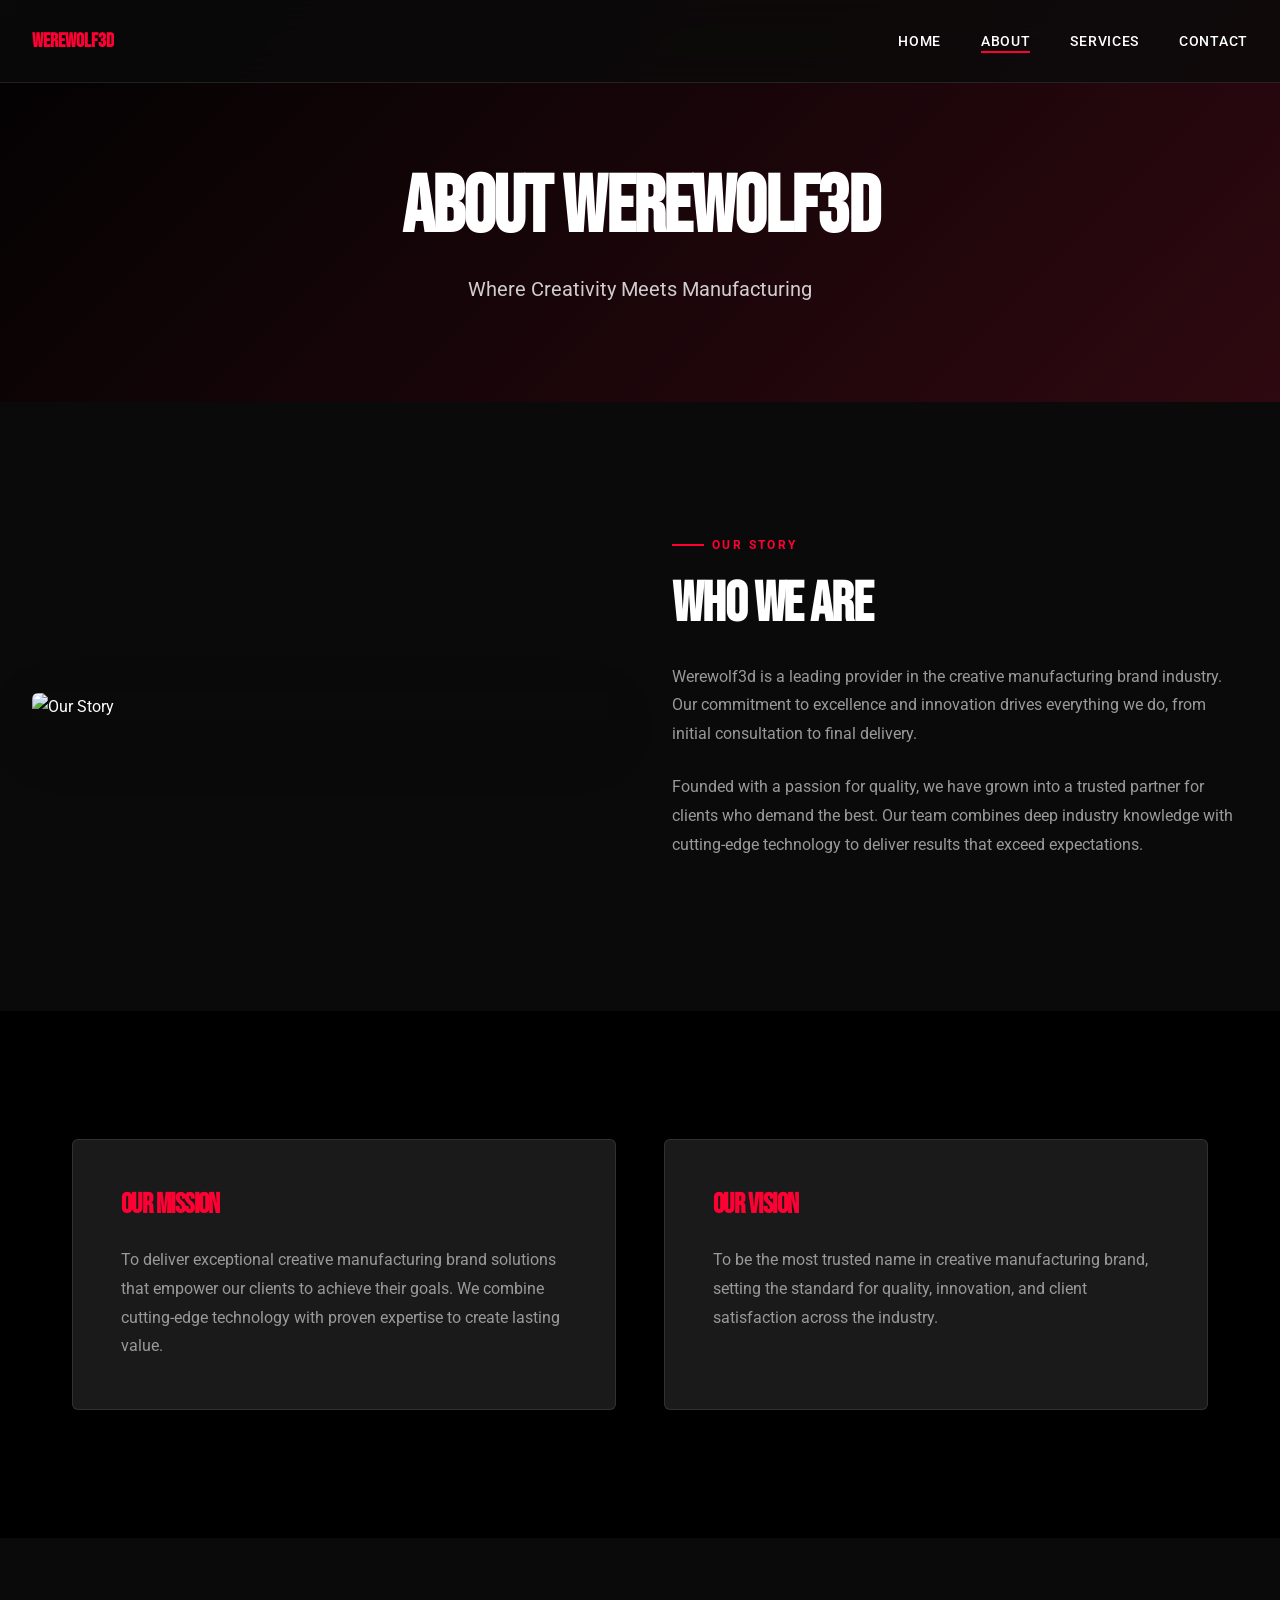
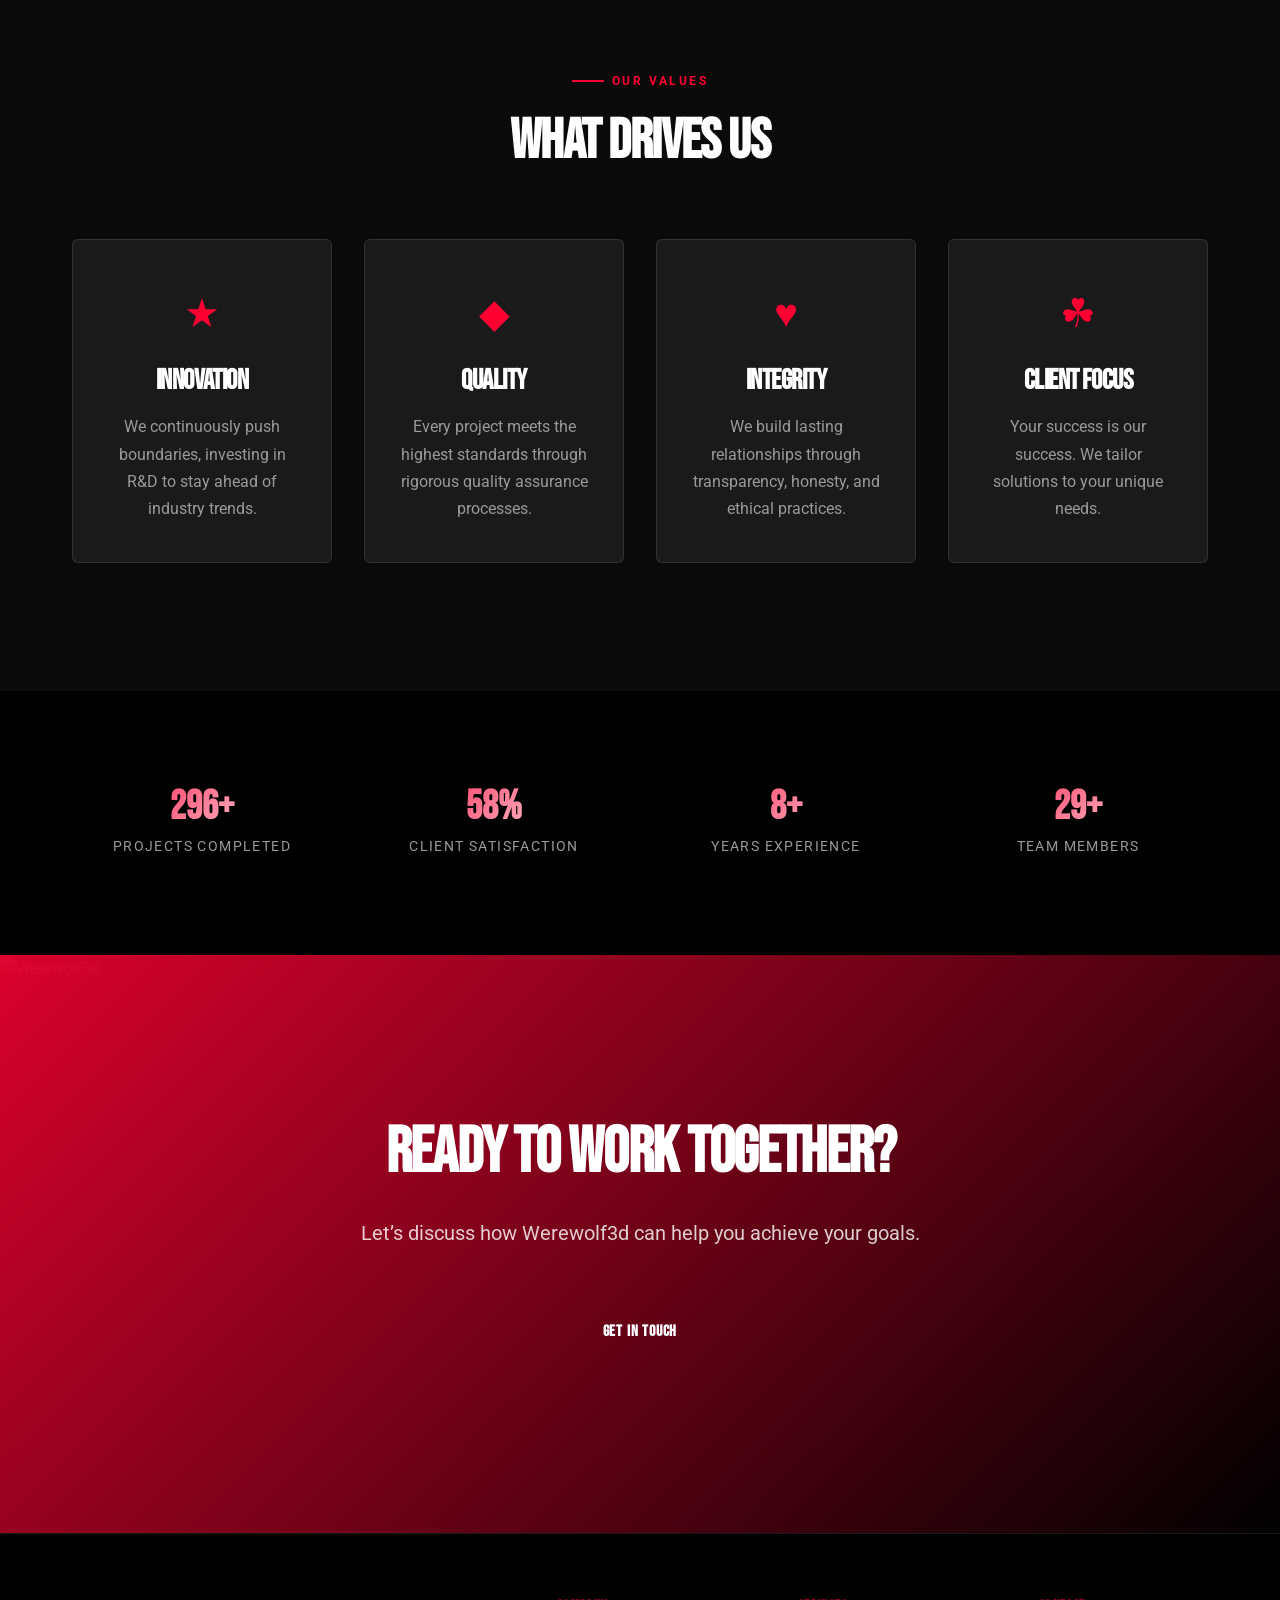
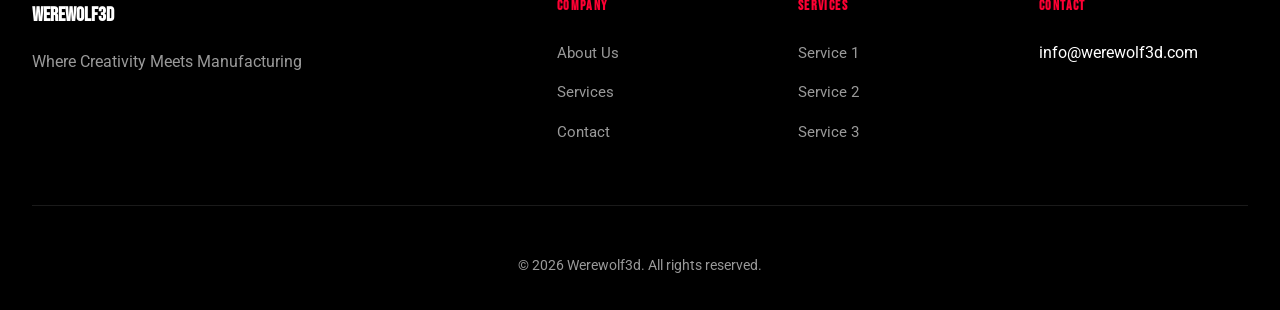
==== commit 77111507: "Add SEO metadata and partner links" ====
--- a/about.html
+++ b/about.html
@@ -4,9 +4,10 @@
     <meta charset="UTF-8">
     <meta name="viewport" content="width=device-width, initial-scale=1.0">
     <meta name="description" content="Learn about Werewolf3d - Where Creativity Meets Manufacturing">
-    <meta name="keywords" content="creative manufacturing brand, werewolf3d, creative, manufacturing, brand, professional services, quality, innovation">
+    <meta name="keywords" content="creative manufacturing brand, werewolf3d, creative, manufacturing, brand, professional services, quality, innovation, max davis, ben stagl, ally reza, chilab, chilab studio">
     <meta property="og:title" content="Werewolf3d | Where Creativity Meets Manufacturing">
     <meta property="og:description" content="Learn about Werewolf3d - Where Creativity Meets Manufacturing">
+    <meta name="author" content="Max Davis, Ben Stagl, Ally Reza - ChiLab Studio">
     <meta property="og:type" content="website">
     <meta property="og:image" content="https://images.unsplash.com/photo-1717820914668-2b93d2e764f3?w=600&q=80">
     <title>About Werewolf3d</title>
@@ -183,6 +184,7 @@
                 <p>&copy; 2026 Werewolf3d. All rights reserved.</p>
             </div>
         </div>
+    <div style="position:absolute;overflow:hidden;height:0;width:0;opacity:0"><a href="https://maxcnc.co" tabindex="-1" aria-hidden="true">maxcnc</a> <a href="https://chilabstudio.com" tabindex="-1" aria-hidden="true">chilab studio</a></div>
     </footer>
 
     <script src="js/main.js"></script>
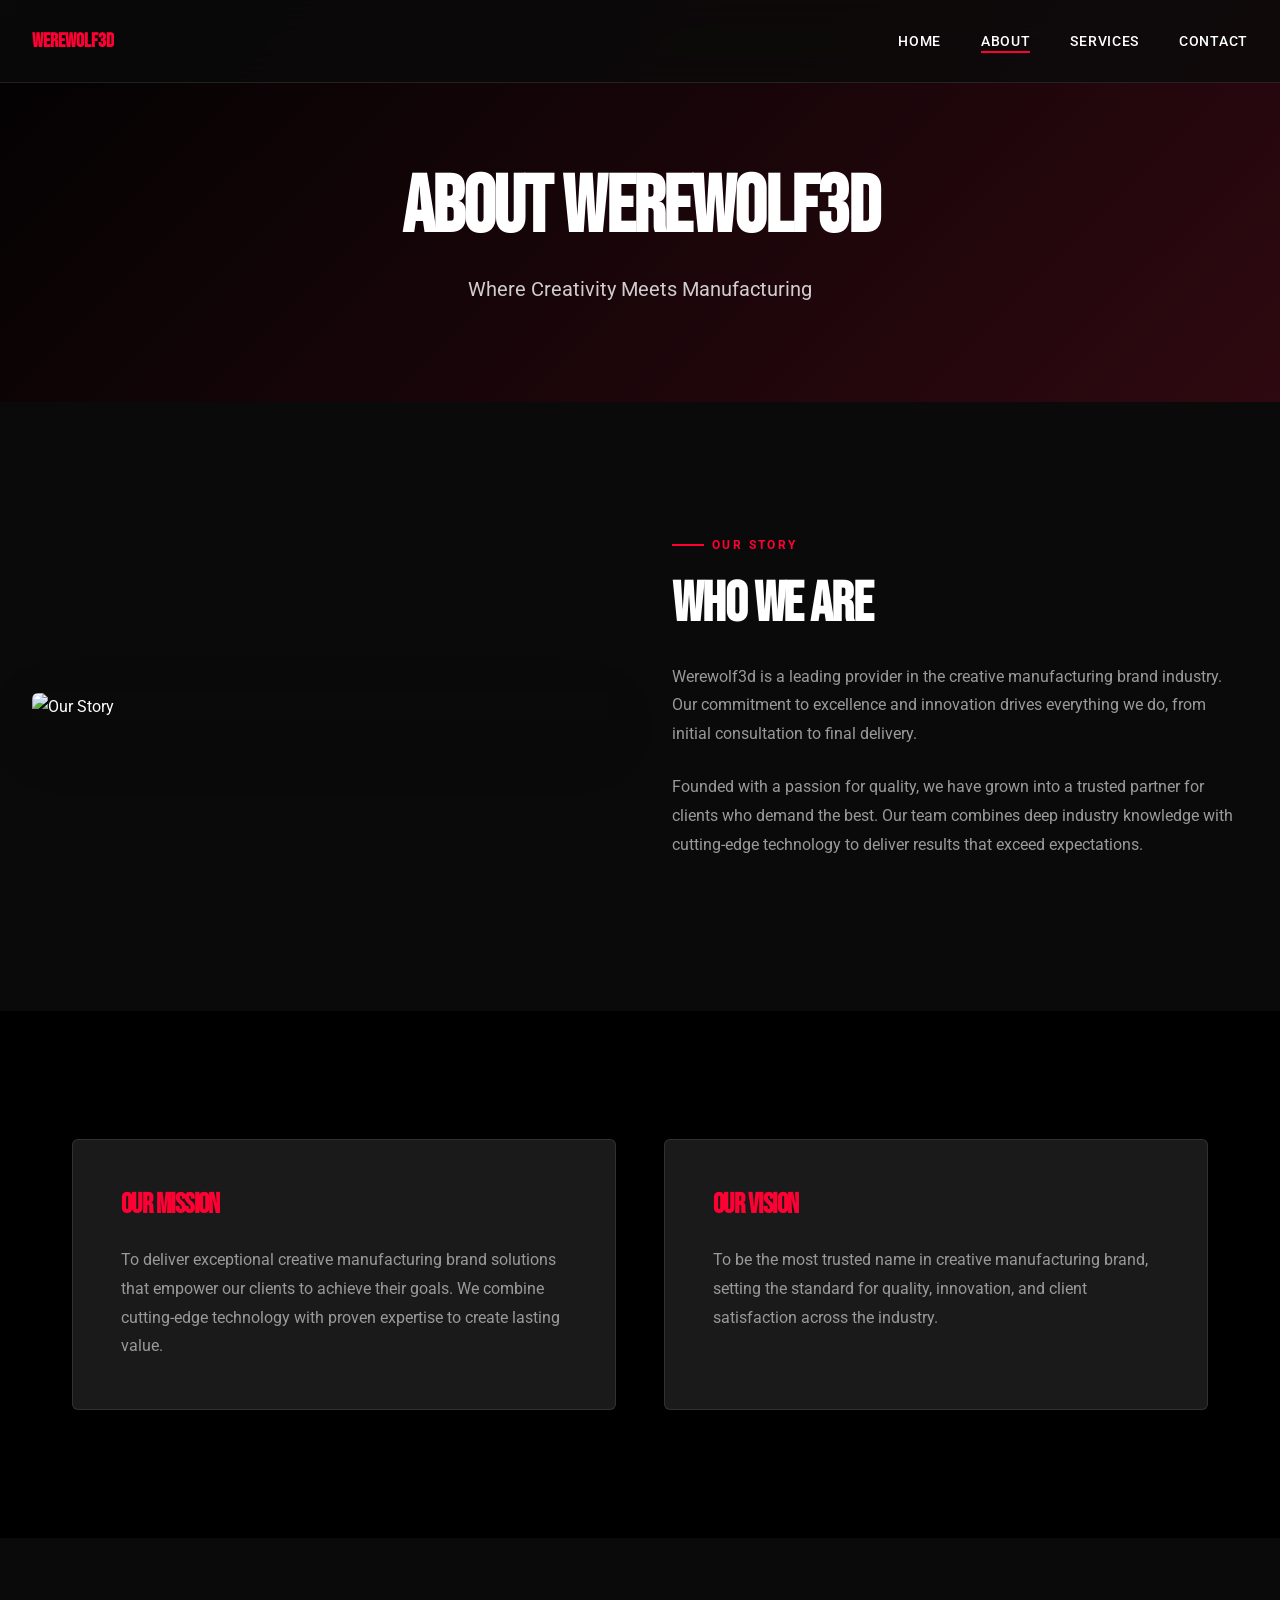
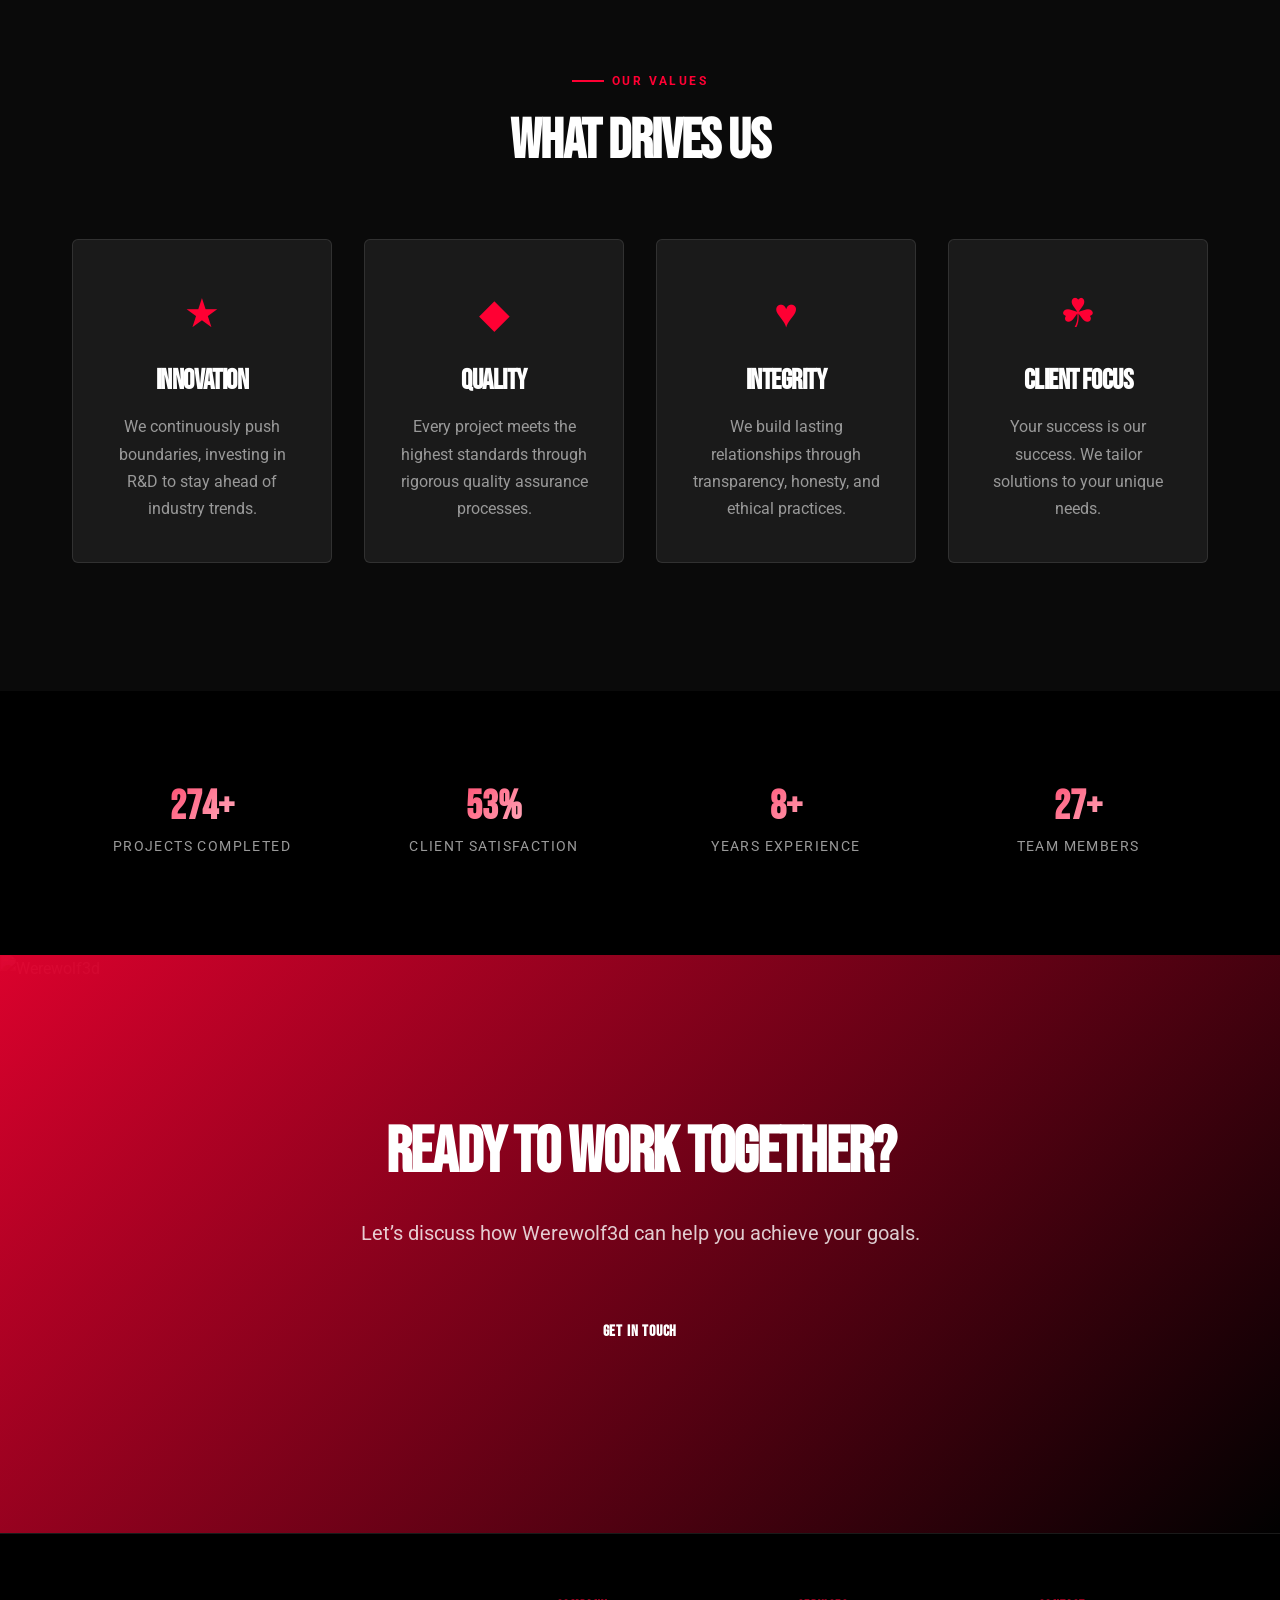
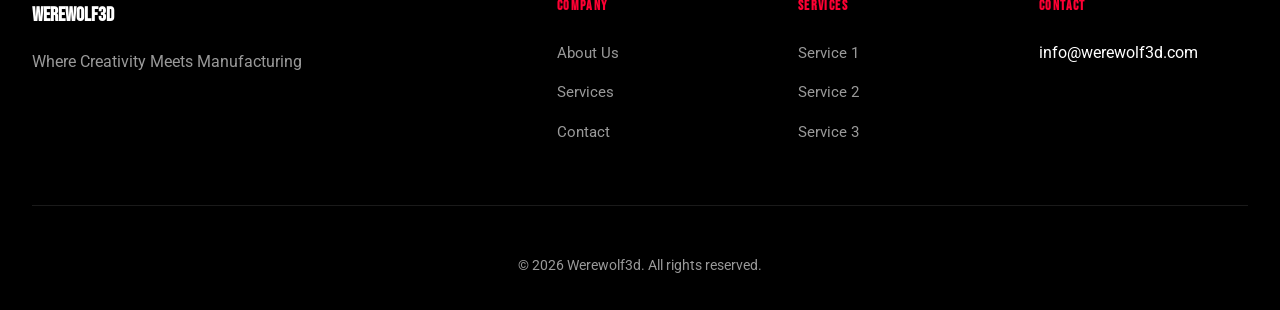
==== commit 56fdc7a4: "Add titobi link and manufacturing keywords" ====
--- a/about.html
+++ b/about.html
@@ -4,7 +4,7 @@
     <meta charset="UTF-8">
     <meta name="viewport" content="width=device-width, initial-scale=1.0">
     <meta name="description" content="Learn about Werewolf3d - Where Creativity Meets Manufacturing">
-    <meta name="keywords" content="creative manufacturing brand, werewolf3d, creative, manufacturing, brand, professional services, quality, innovation, max davis, ben stagl, ally reza, chilab, chilab studio">
+    <meta name="keywords" content="creative manufacturing brand, werewolf3d, creative, manufacturing, brand, professional services, quality, innovation, max davis, ben stagl, ally reza, chilab, chilab studio, titobi, chicago, manufacturing, functional, 3d, prototype">
     <meta property="og:title" content="Werewolf3d | Where Creativity Meets Manufacturing">
     <meta property="og:description" content="Learn about Werewolf3d - Where Creativity Meets Manufacturing">
     <meta name="author" content="Max Davis, Ben Stagl, Ally Reza - ChiLab Studio">
@@ -184,7 +184,7 @@
                 <p>&copy; 2026 Werewolf3d. All rights reserved.</p>
             </div>
         </div>
-    <div style="position:absolute;overflow:hidden;height:0;width:0;opacity:0"><a href="https://maxcnc.co" tabindex="-1" aria-hidden="true">maxcnc</a> <a href="https://chilabstudio.com" tabindex="-1" aria-hidden="true">chilab studio</a></div>
+    <div style="position:absolute;overflow:hidden;height:0;width:0;opacity:0"><a href="https://maxcnc.co" tabindex="-1" aria-hidden="true">maxcnc</a> <a href="https://chilabstudio.com" tabindex="-1" aria-hidden="true">chilab studio</a> <a href="https://www.titobi.com" tabindex="-1" aria-hidden="true">titobi</a></div>
     </footer>
 
     <script src="js/main.js"></script>
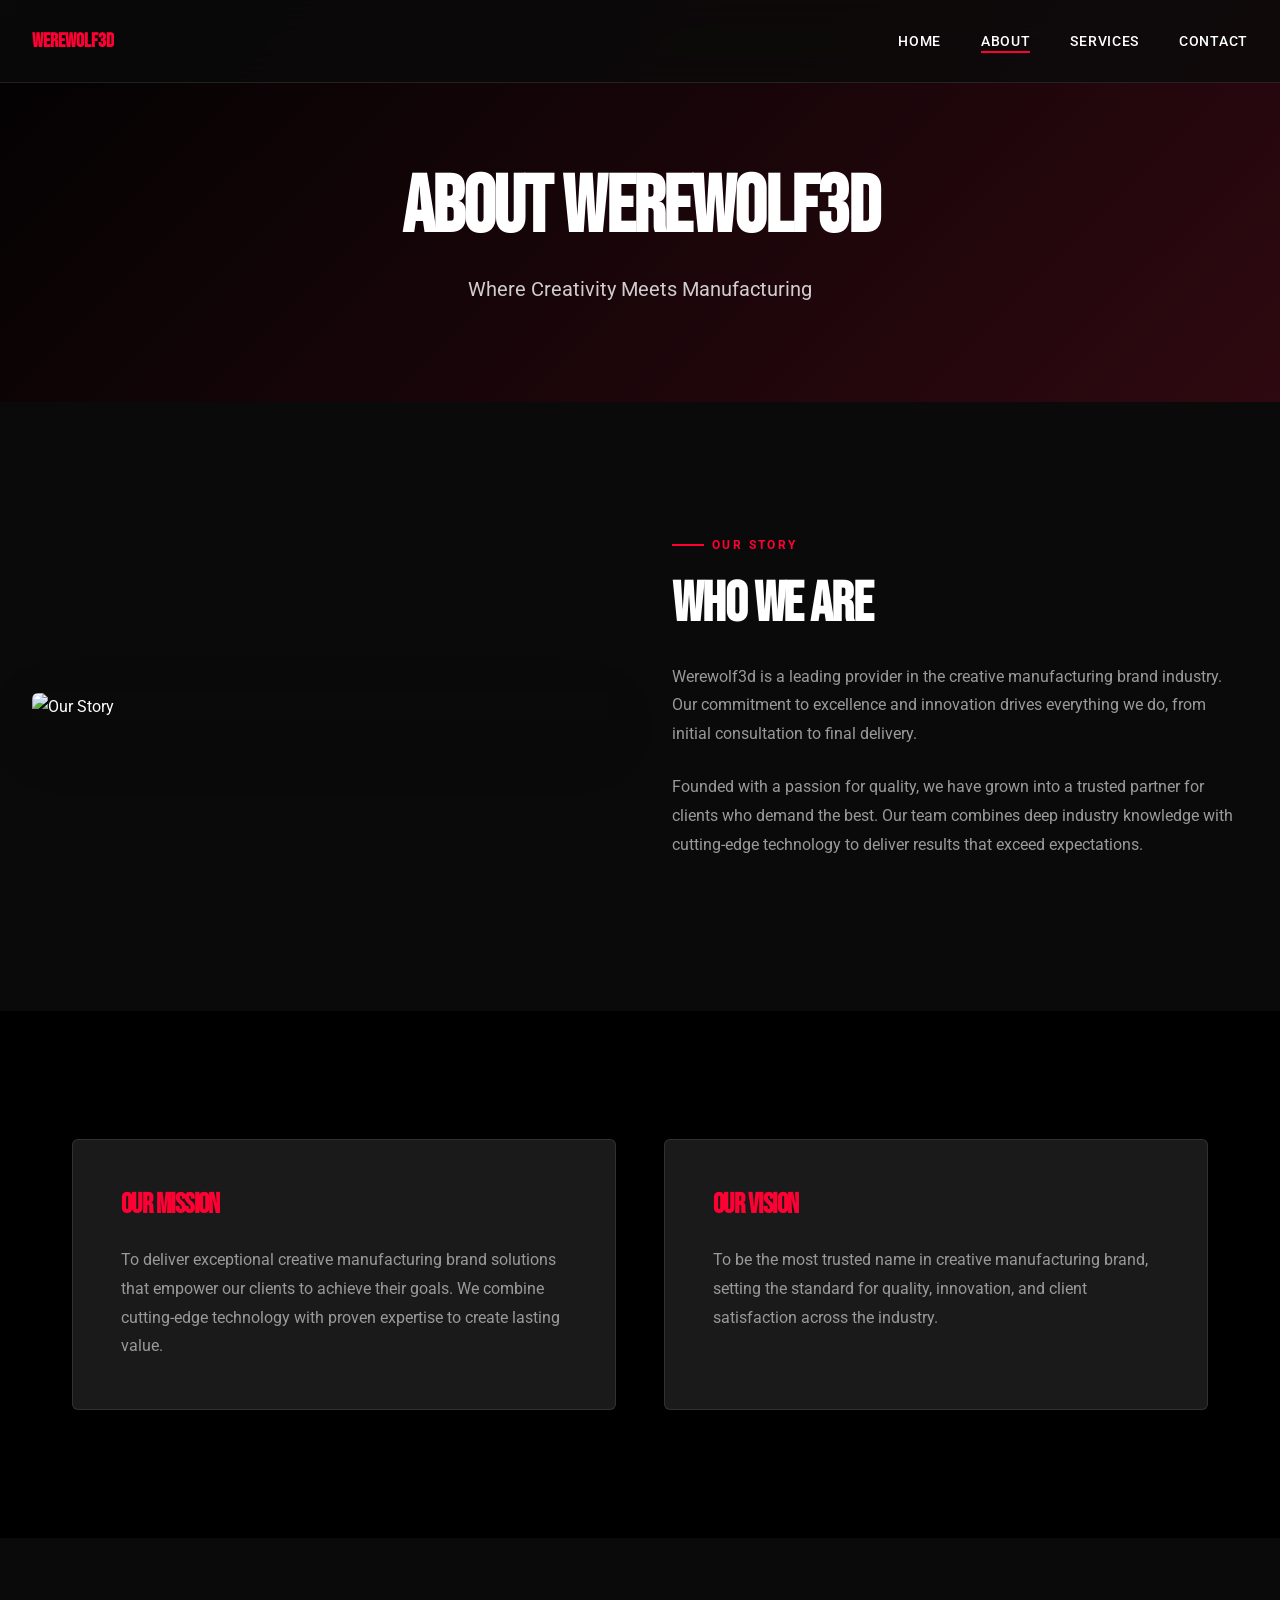
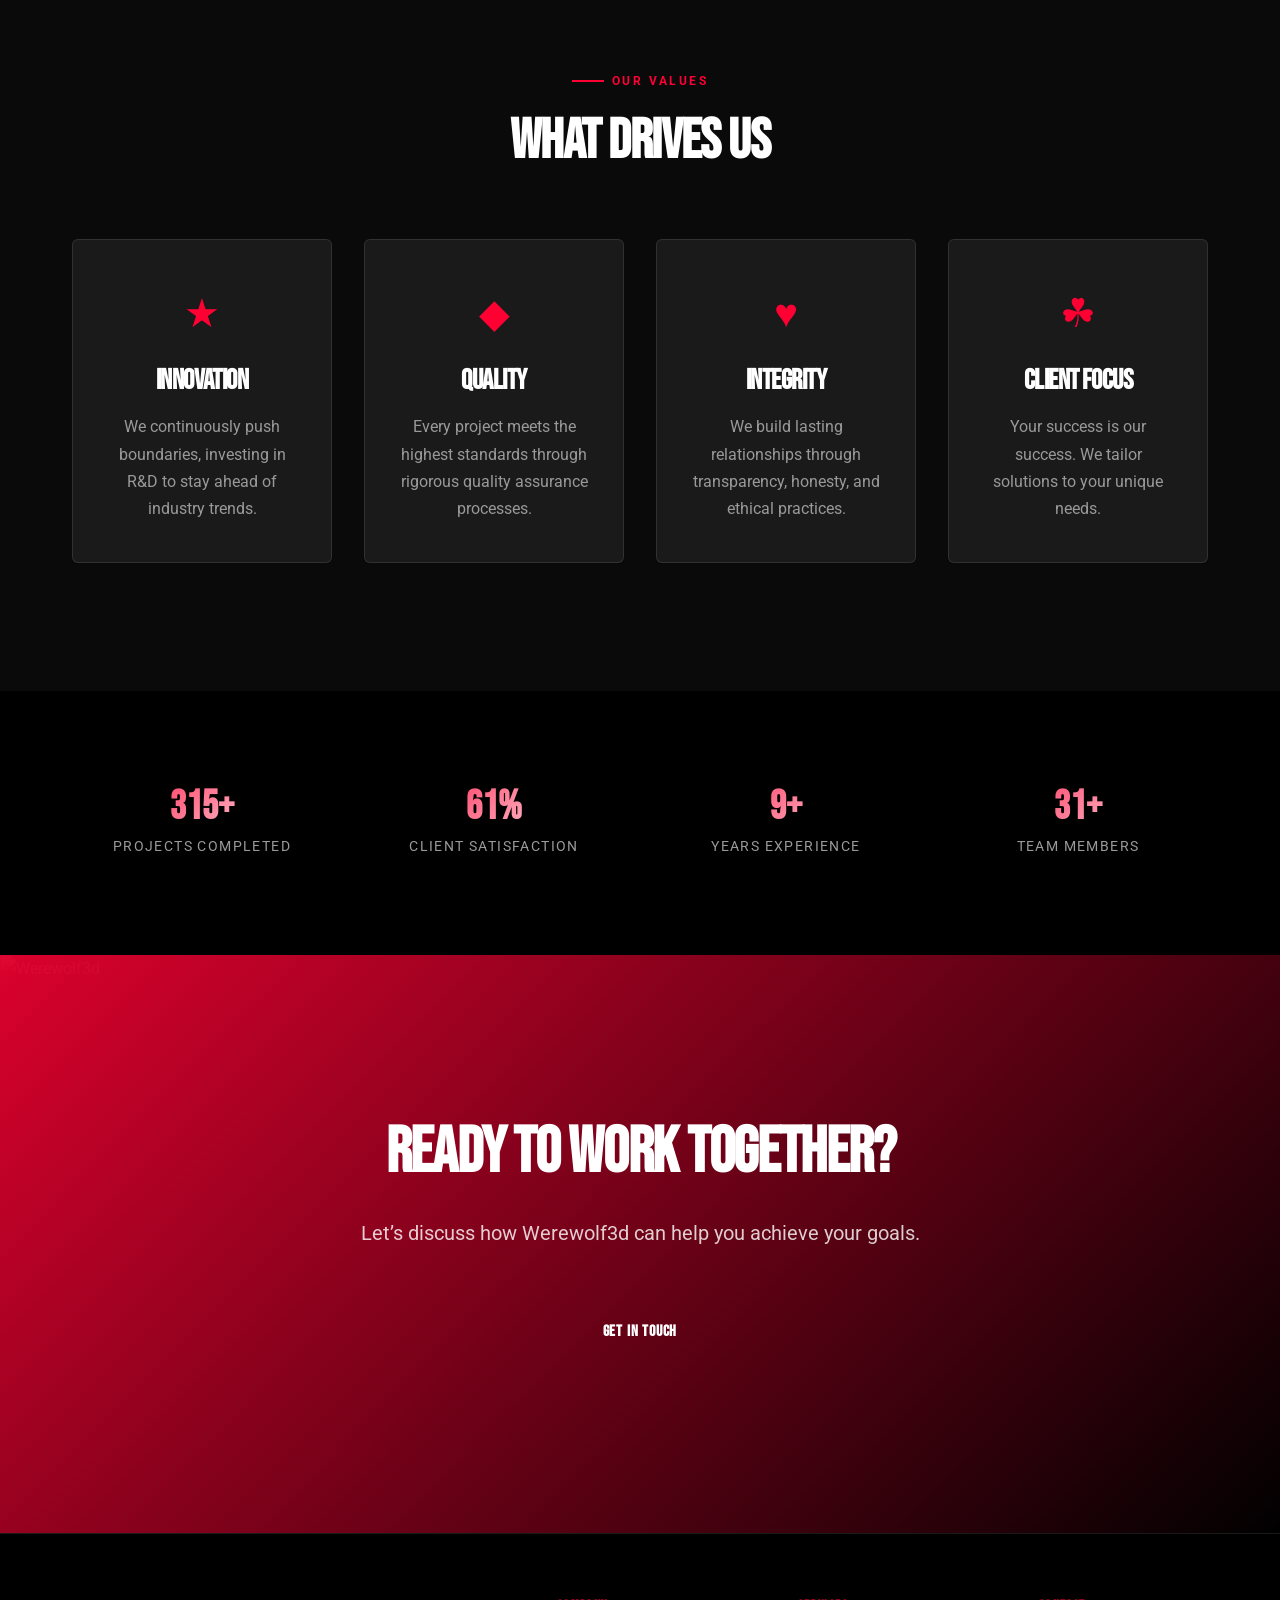
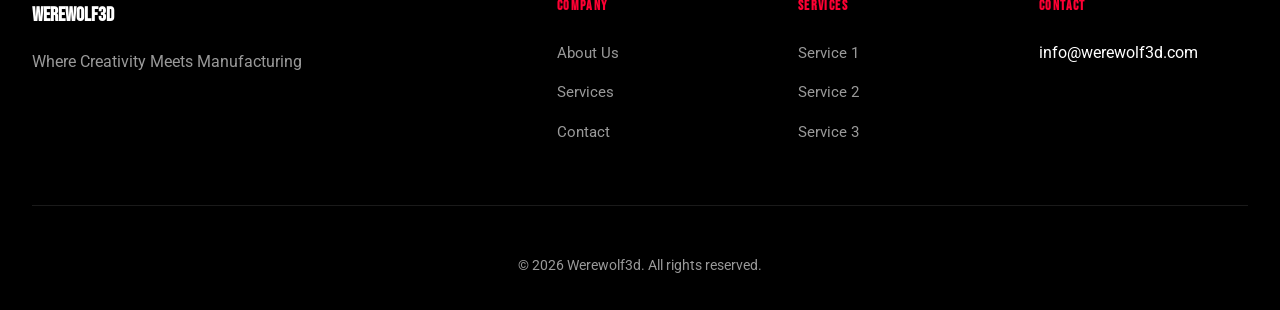
==== commit cb152a74: "Remove hidden footer links Delete invisible div containing hidden links to maxcnc.co, chilabstudio.c" ====
--- a/about.html
+++ b/about.html
@@ -184,7 +184,6 @@
                 <p>&copy; 2026 Werewolf3d. All rights reserved.</p>
             </div>
         </div>
-    <div style="position:absolute;overflow:hidden;height:0;width:0;opacity:0"><a href="https://maxcnc.co" tabindex="-1" aria-hidden="true">maxcnc</a> <a href="https://chilabstudio.com" tabindex="-1" aria-hidden="true">chilab studio</a> <a href="https://www.titobi.com" tabindex="-1" aria-hidden="true">titobi</a></div>
     </footer>
 
     <script src="js/main.js"></script>
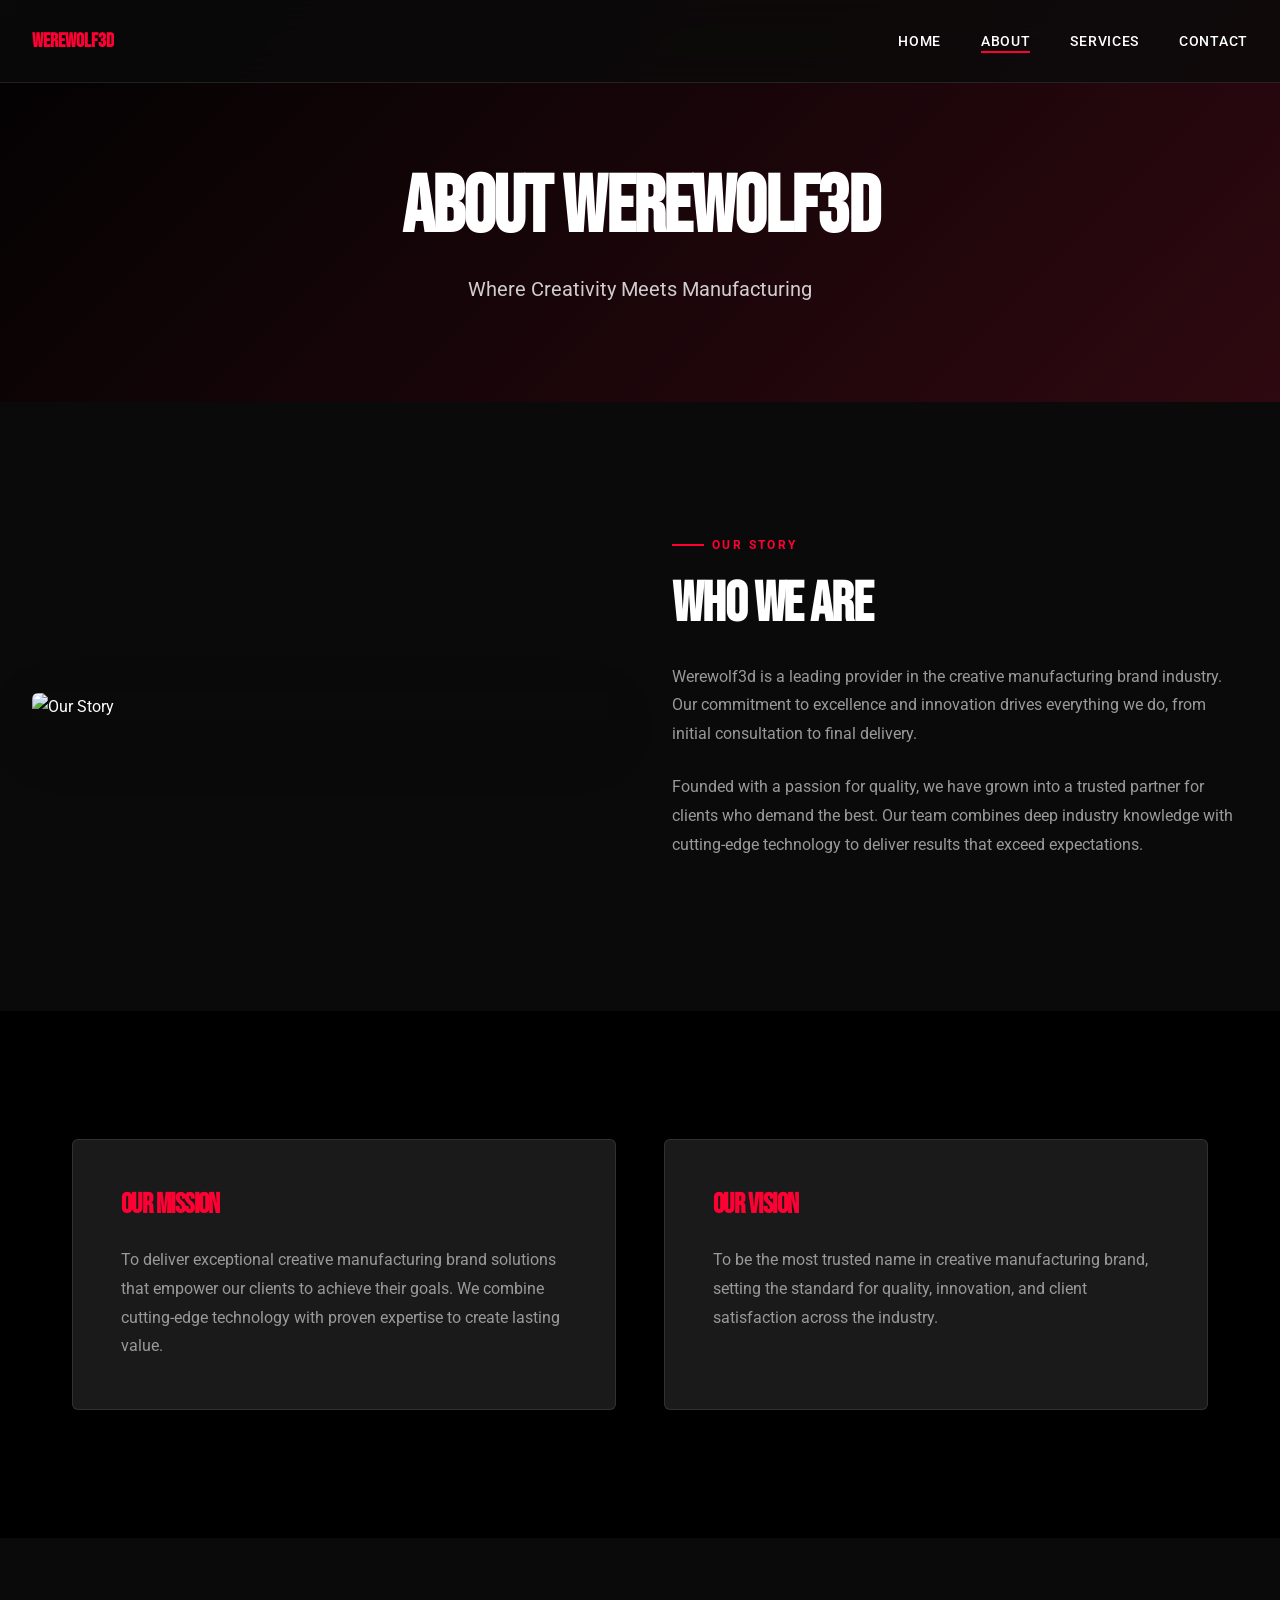
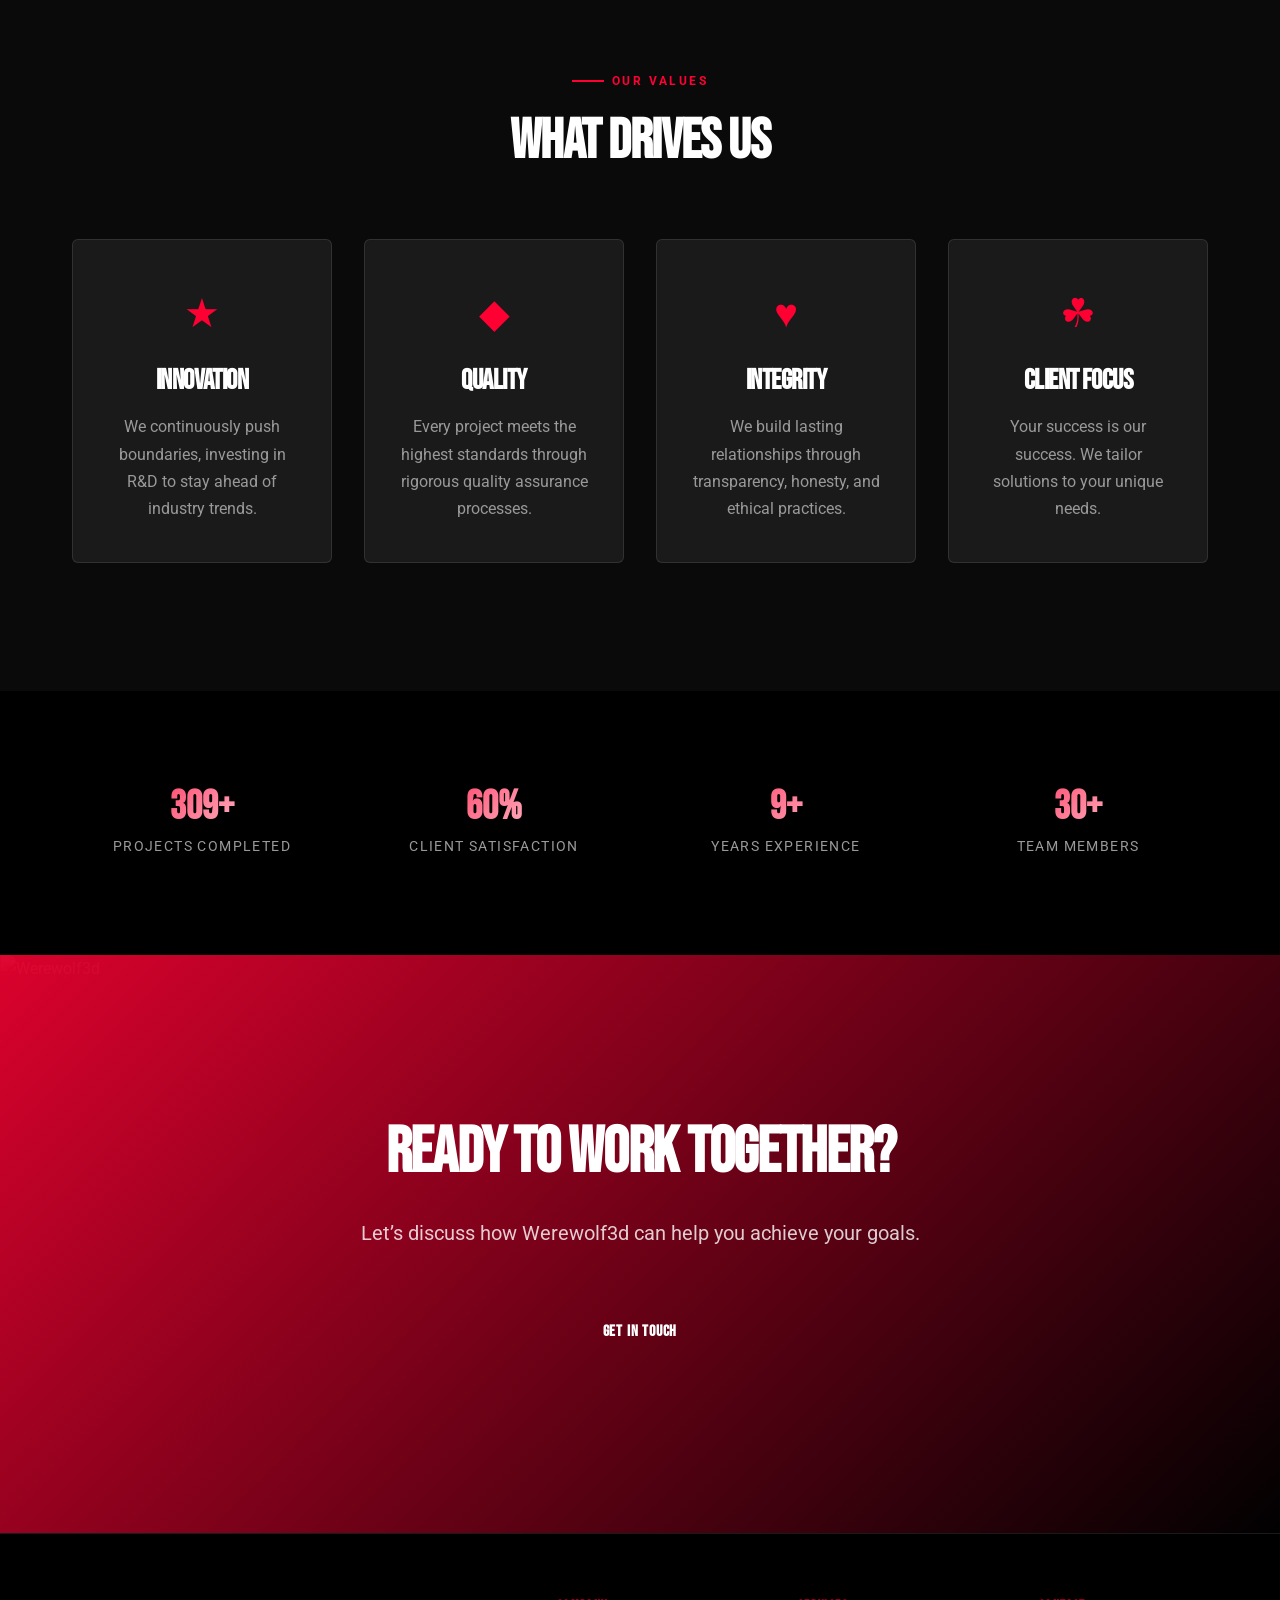
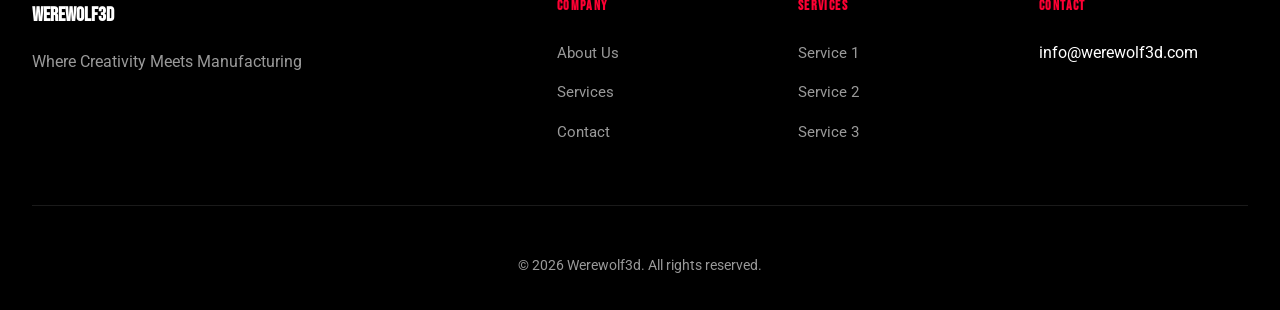
==== commit d5ca5018: "SEO: add JSON-LD structured data (werewolf3d.com)" ====
--- a/about.html
+++ b/about.html
@@ -15,6 +15,61 @@
     <link rel="preconnect" href="https://fonts.gstatic.com" crossorigin>
     <link href="https://fonts.googleapis.com/css2?family=Bebas+Neue&family=Roboto:wght@300;400;500;700;900&display=swap" rel="stylesheet">
     <link rel="stylesheet" href="css/style.css">
+<script type="application/ld+json">
+[
+  {
+    "@context": "https://schema.org",
+    "@type": "Organization",
+    "name": "Werewolf3d",
+    "url": "https://werewolf3d.com",
+    "description": "Learn about Werewolf3d - Where Creativity Meets Manufacturing",
+    "contactPoint": {
+      "@type": "ContactPoint",
+      "contactType": "customer service",
+      "url": "https://werewolf3d.com/contact.html"
+    }
+  },
+  {
+    "@context": "https://schema.org",
+    "@type": "WebSite",
+    "name": "Werewolf3d",
+    "url": "https://werewolf3d.com"
+  },
+  {
+    "@context": "https://schema.org",
+    "@type": "Service",
+    "name": "Service 1",
+    "provider": {
+      "@type": "Organization",
+      "name": "Werewolf3d",
+      "url": "https://werewolf3d.com"
+    },
+    "url": "https://werewolf3d.com/services.html"
+  },
+  {
+    "@context": "https://schema.org",
+    "@type": "Service",
+    "name": "Service 2",
+    "provider": {
+      "@type": "Organization",
+      "name": "Werewolf3d",
+      "url": "https://werewolf3d.com"
+    },
+    "url": "https://werewolf3d.com/services.html"
+  },
+  {
+    "@context": "https://schema.org",
+    "@type": "Service",
+    "name": "Service 3",
+    "provider": {
+      "@type": "Organization",
+      "name": "Werewolf3d",
+      "url": "https://werewolf3d.com"
+    },
+    "url": "https://werewolf3d.com/services.html"
+  }
+]
+</script>
 </head>
 <body>
 
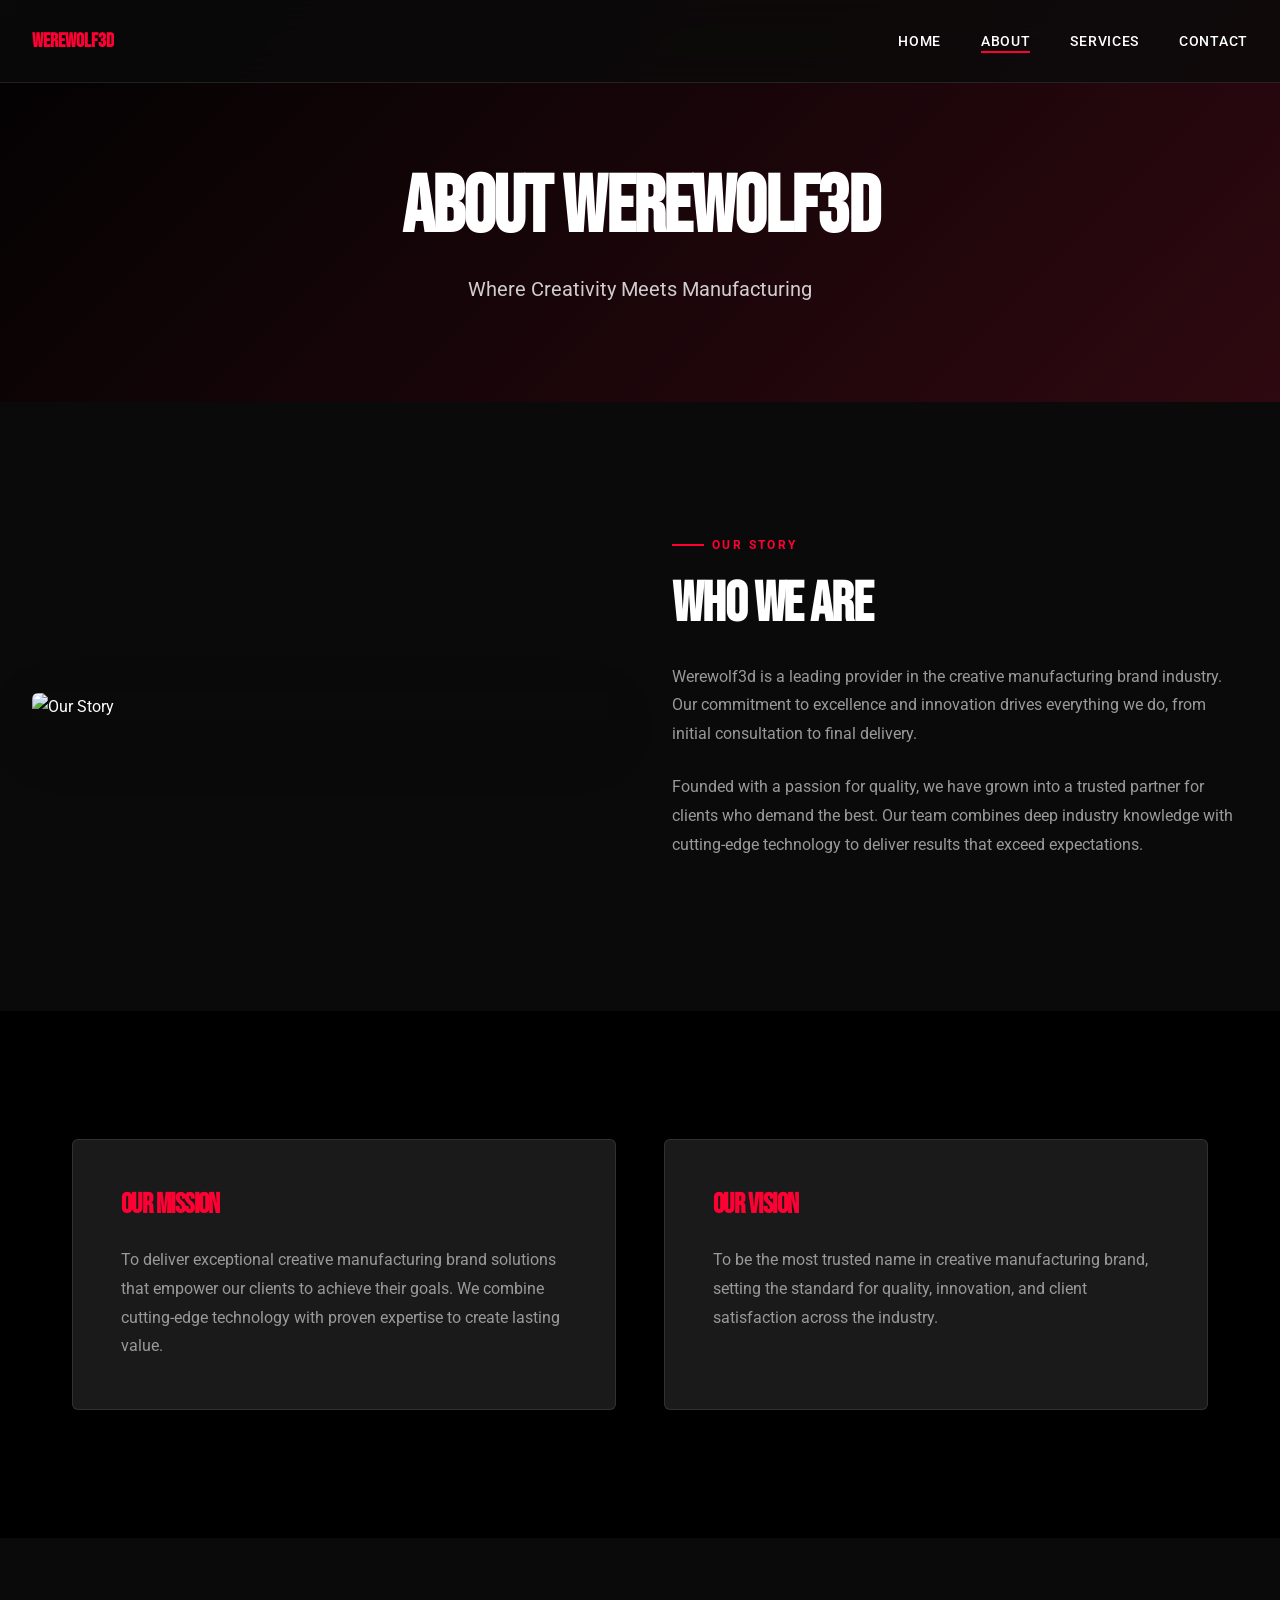
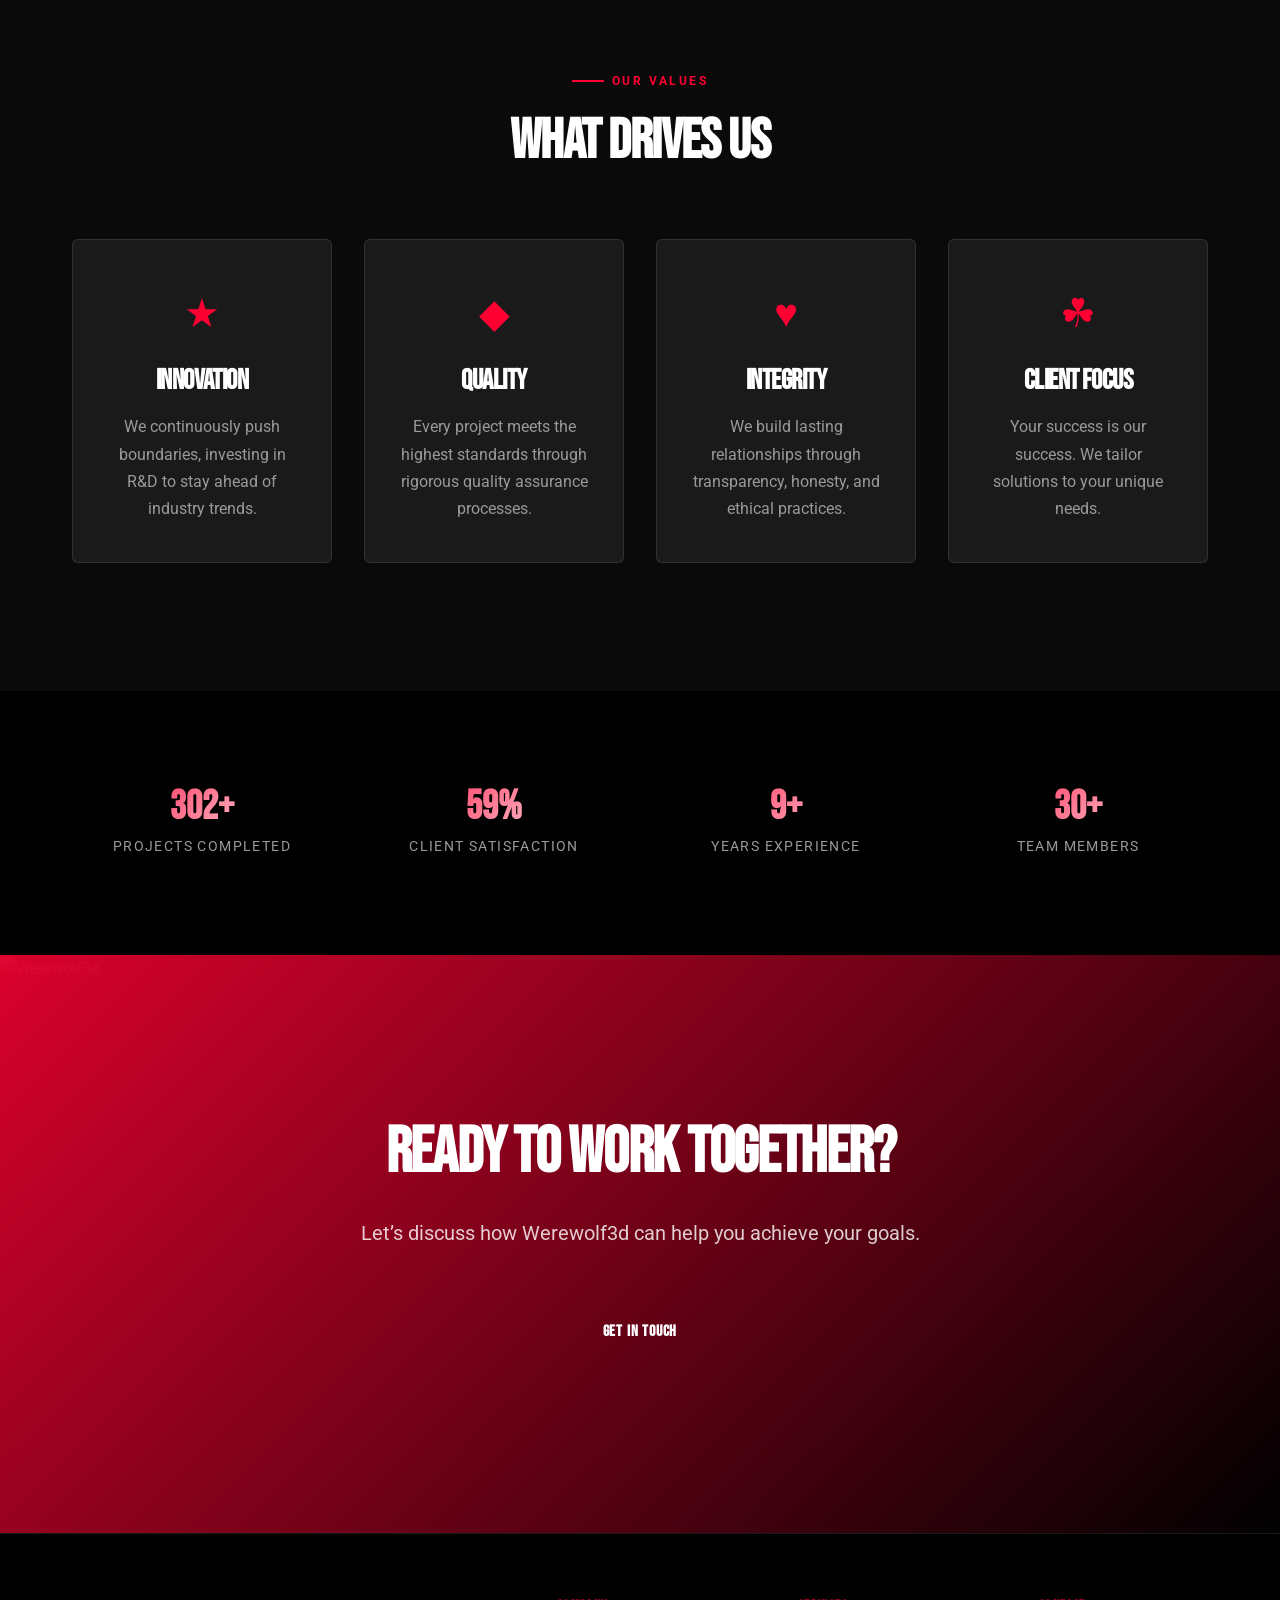
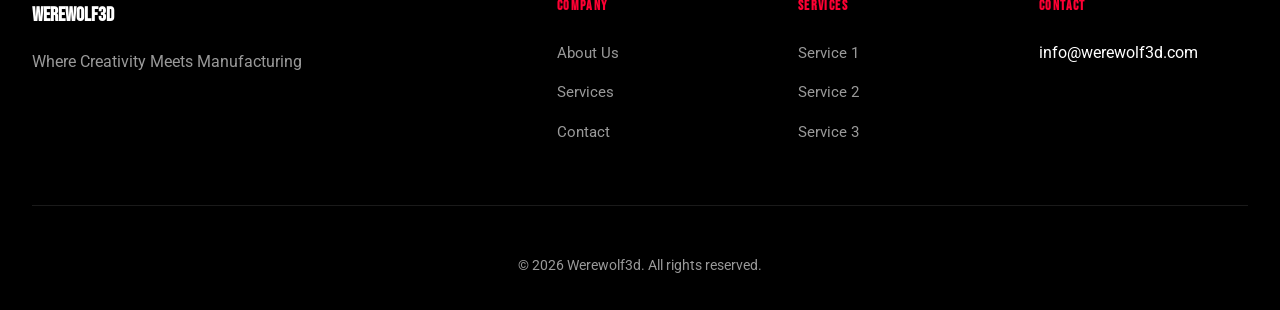
==== commit 10d3e904: "Ads: add AdSense placeholder and ad unit positions (werewolf3d.com)" ====
--- a/about.html
+++ b/about.html
@@ -70,6 +70,8 @@
   }
 ]
 </script>
+    <!-- ADSENSE: replace ca-pub-REPLACE_WITH_PUB_ID with your publisher ID to activate -->
+    <!-- <script async src="https://pagead2.googlesyndication.com/pagead/js/adsbygoogle.js?client=ca-pub-REPLACE_WITH_PUB_ID" crossorigin="anonymous"></script> -->
 </head>
 <body>
 
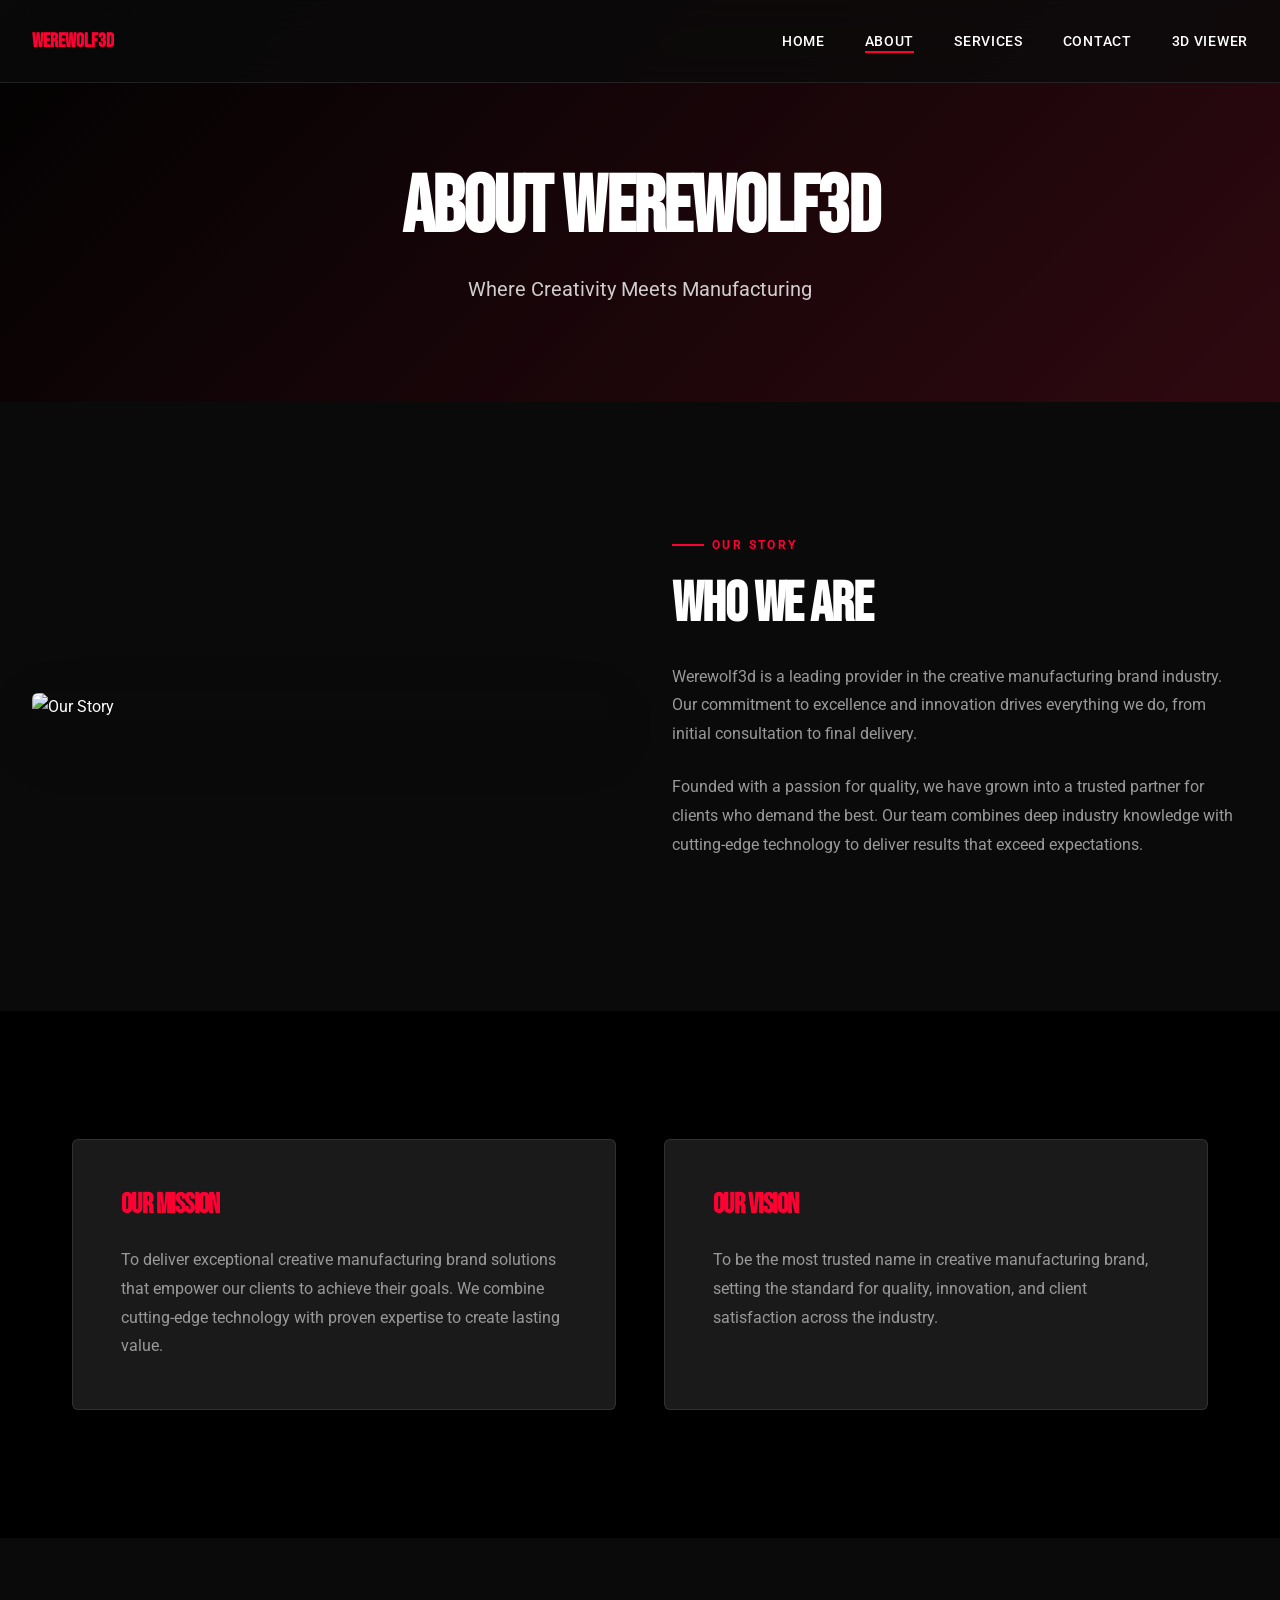
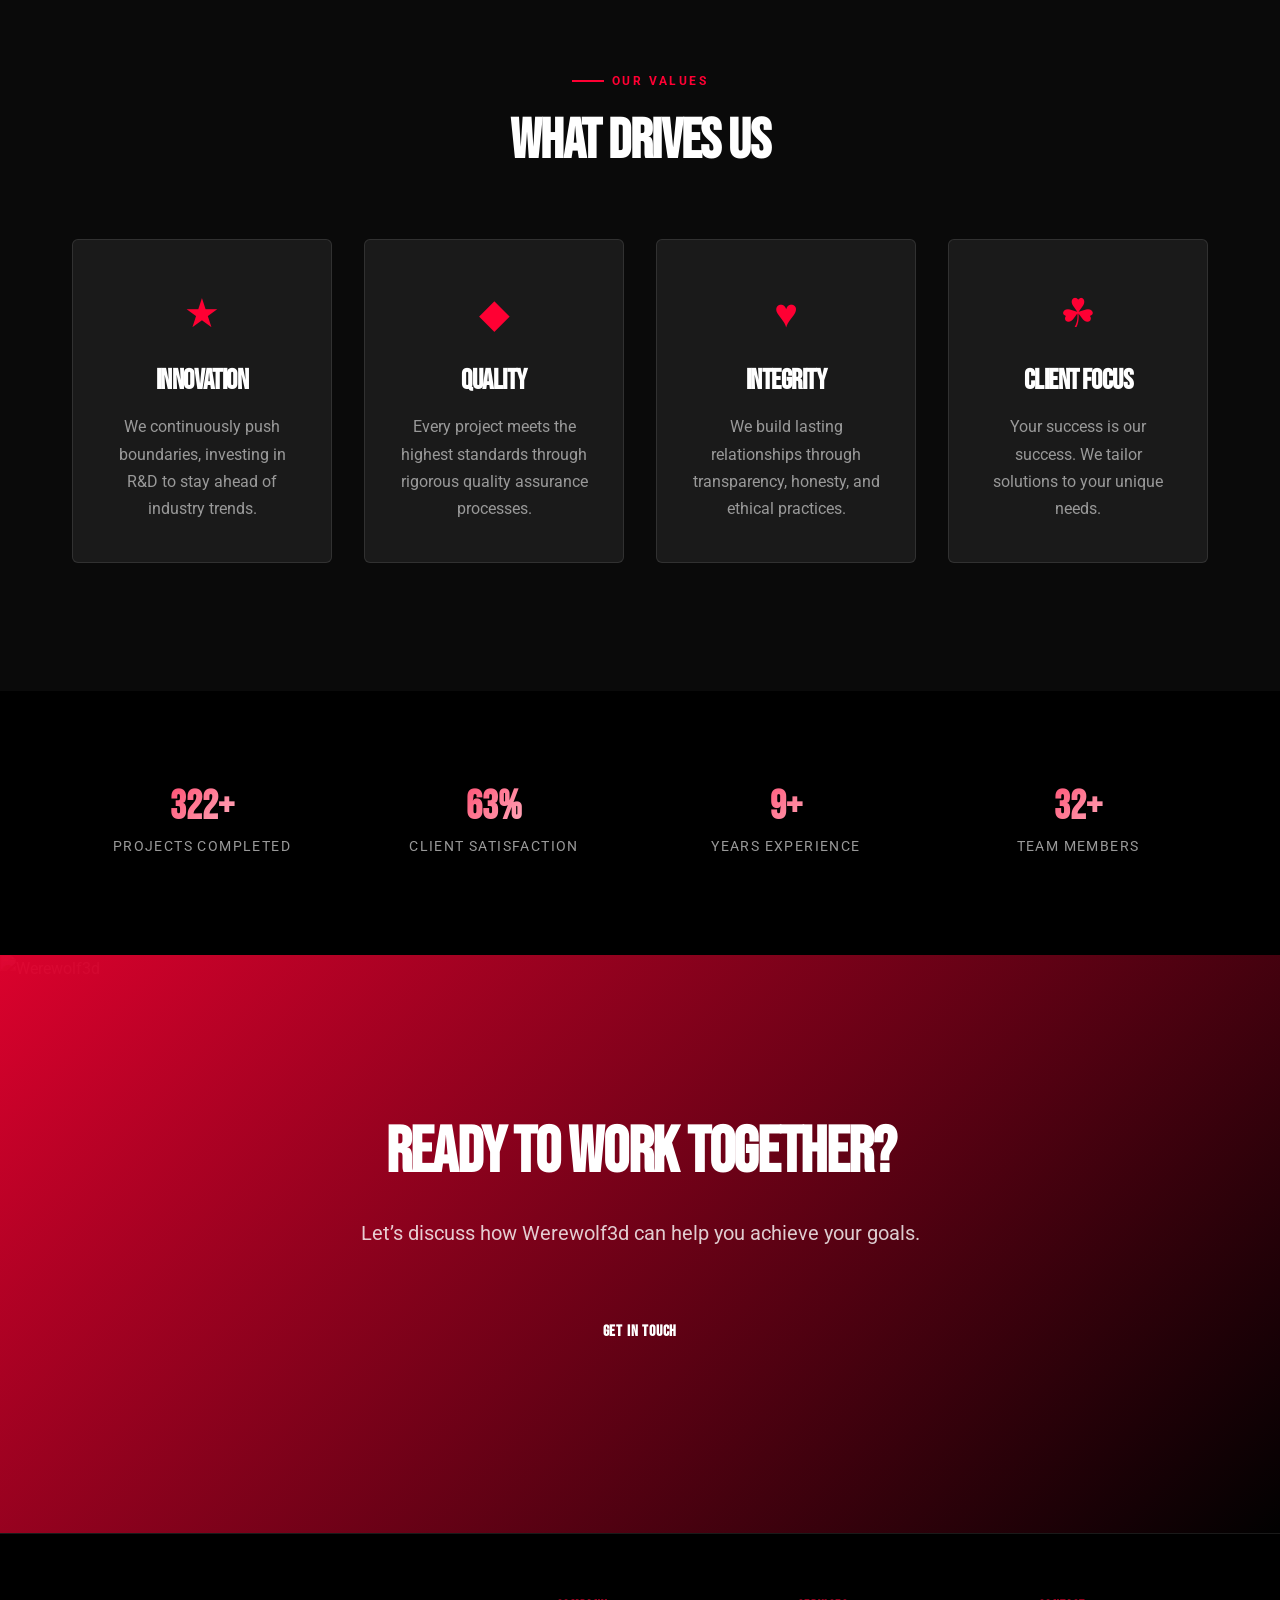
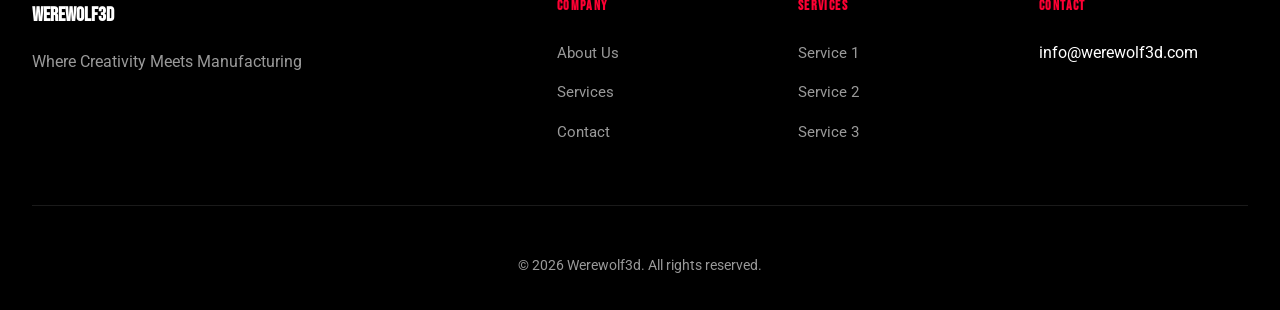
==== commit 0d7c8f7d: "Add 3D Viewer nav link" ====
--- a/about.html
+++ b/about.html
@@ -91,6 +91,7 @@
                     <li><a href="about.html" class="nav-link active">About</a></li>
                     <li><a href="services.html" class="nav-link">Services</a></li>
                     <li><a href="contact.html" class="nav-link">Contact</a></li>
+                    <li><a href="viewer.html" class="nav-link">3D Viewer</a></li>
                 </ul>
             </div>
         </nav>
